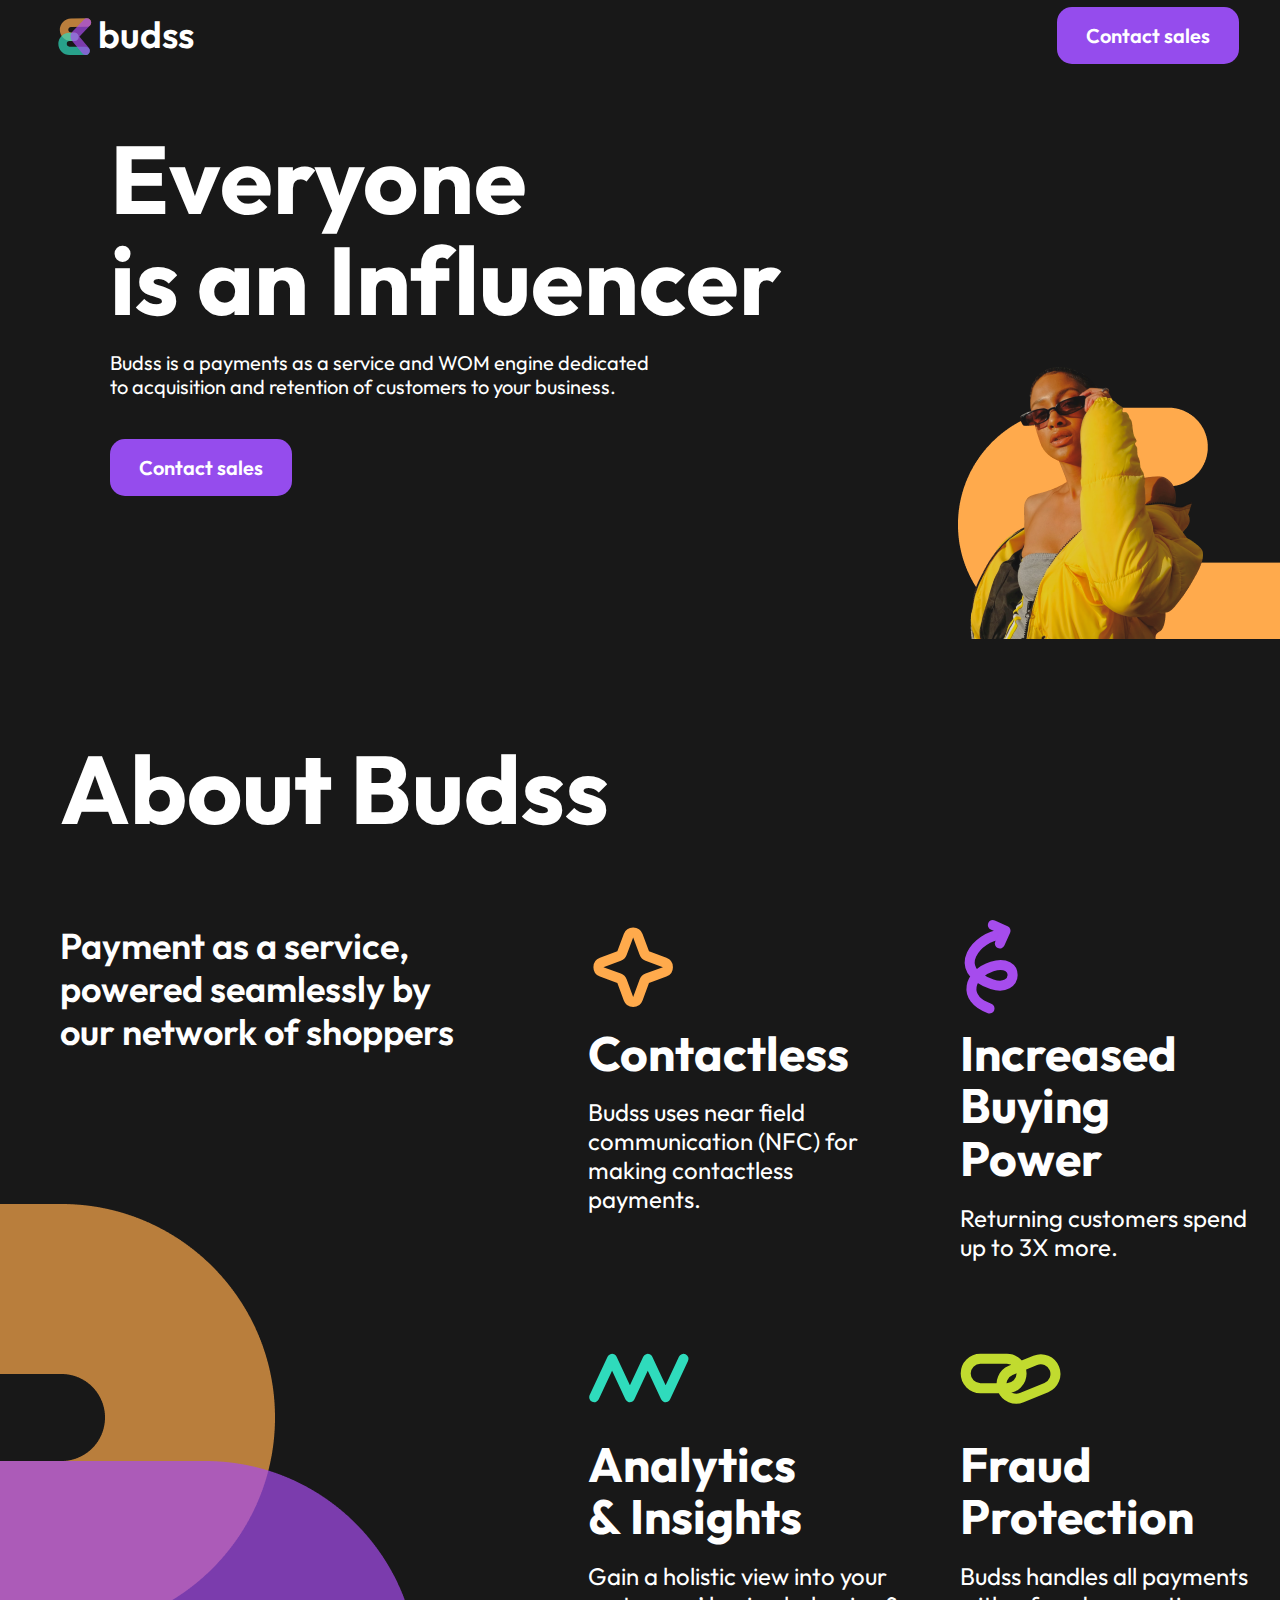
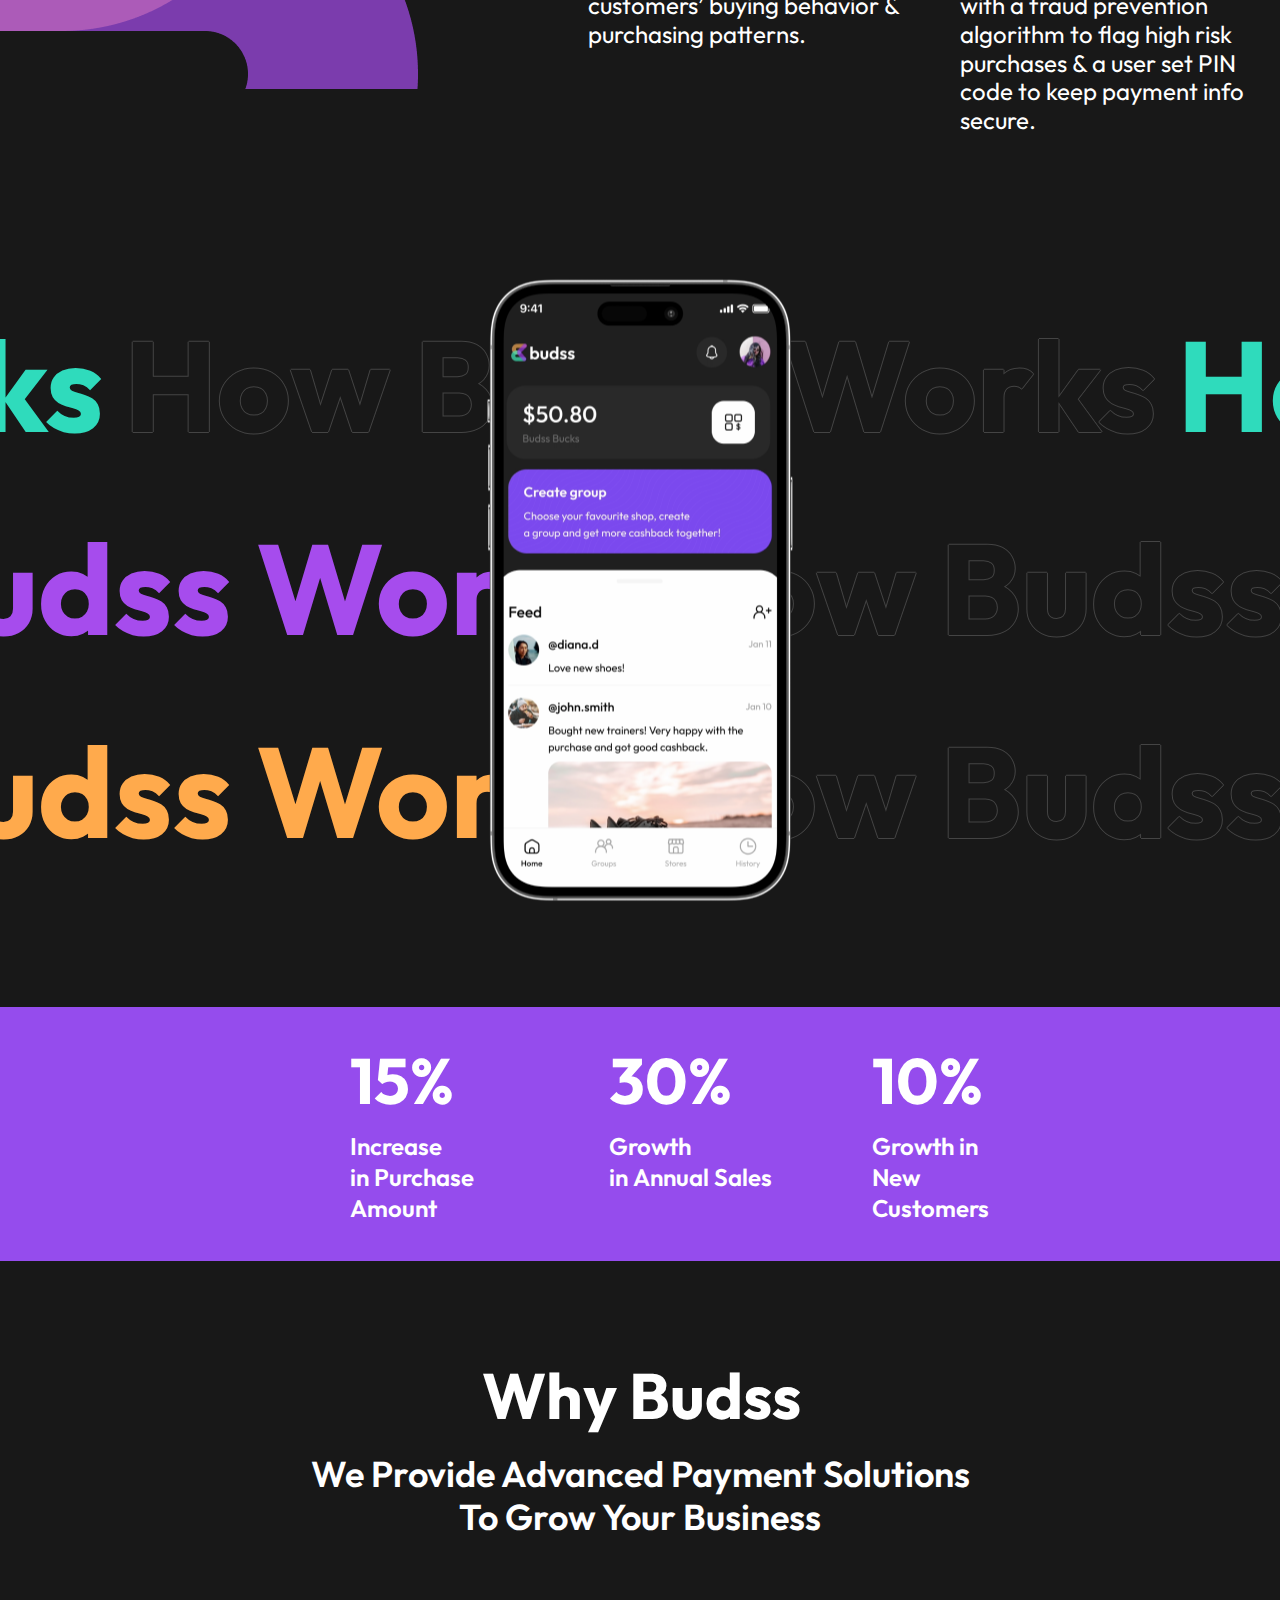
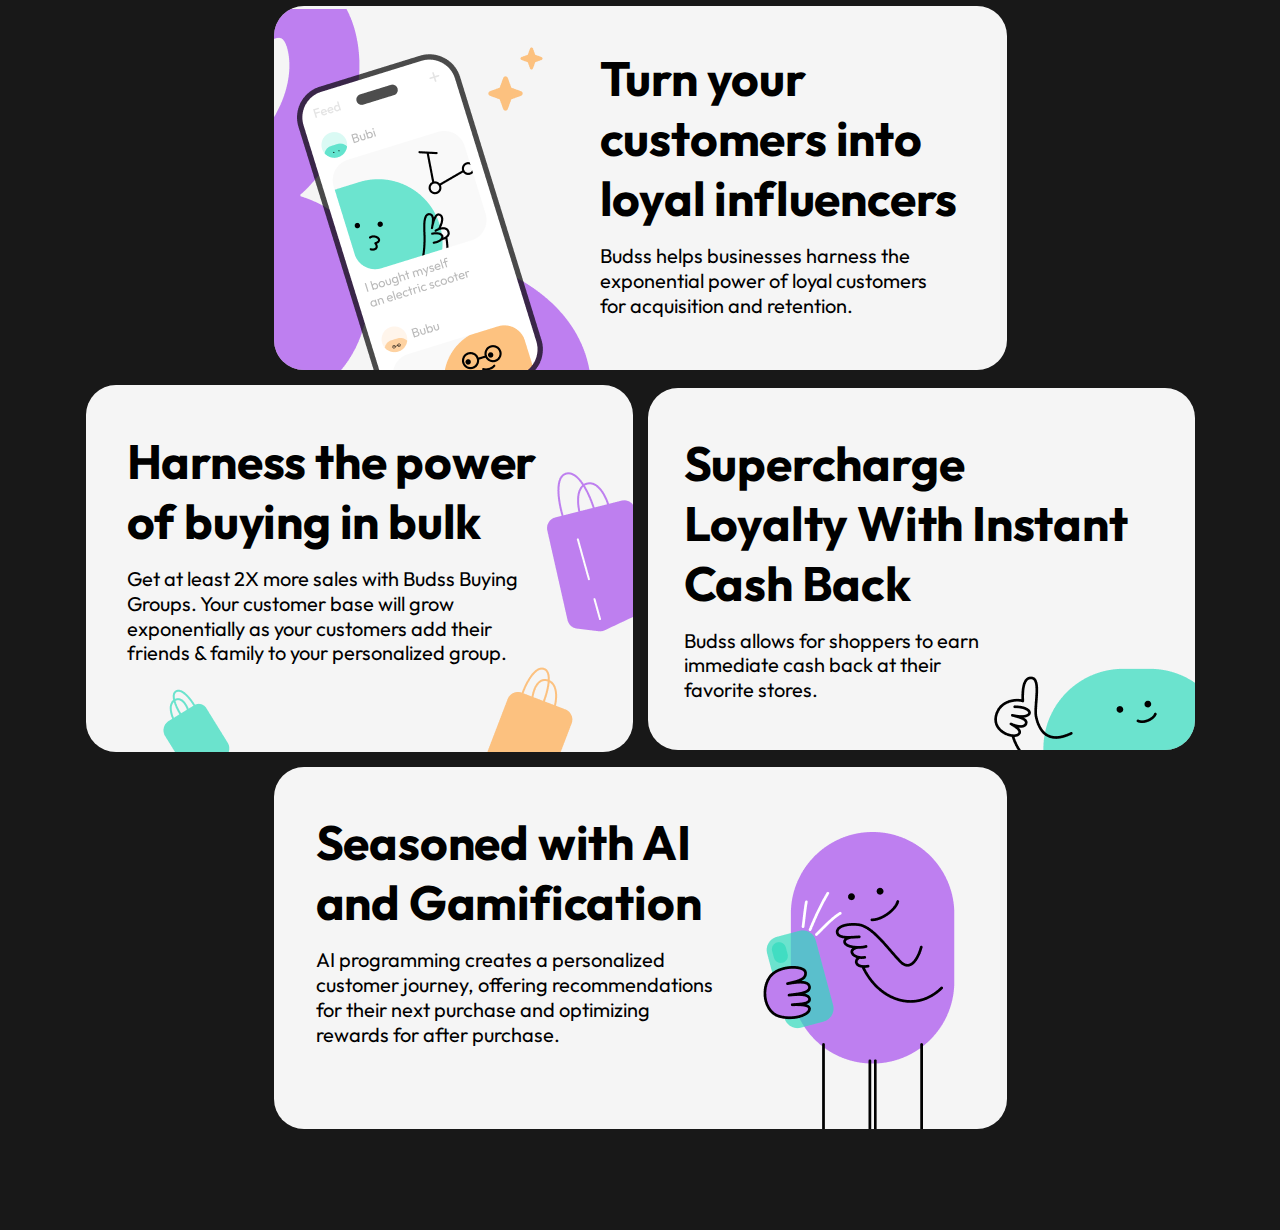
==== index.html @ 03df10e4 "feat: add section card" ====
<!DOCTYPE html>
<html lang="en">
  <head>
    <meta charset="UTF-8" />
    <meta name="viewport" content="width=device-width, initial-scale=1.0" />
    <link rel="stylesheet" href="./styles/index.css" />
    <title>Budds</title>
  </head>
  <body class="root">
    <header class="header">
      <nav class="header__navigation">
        <ul class="header__navigation-list">
          <li class="header__navigation-item header__navigation-item_active"><a href="#" class="header__navigation-item-link header__navigation-item-link_active">For Business</a></li>
          <li class="header__navigation-item"><a href="#" class="header__navigation-item-link">For Customers</a></li>
        </ul>
      </nav>
      <div class="header__menu header__menu_fixed">
        <div class="header__menu-container">
          <a href="#">
            <picture>
              <source srcset="static/header-logo-large.svg" media="(min-width: 1000px)" />
              <img class="header__menu-logo" src="static/header-logo.svg" alt="Website logo" />
            </picture>
          </a>
          <h1 class="header__menu-name">budss</h1>
        </div>
        <button class="header__menu-toggle" aria-label="Open menu"></button>
        <button class="header__button">Contact sales</button>
      </div>
    </header>
    <main class="main main_active-fixed">
      <section class="hero">
        <div class="hero__container">
          <h2 class="hero__title">
            Everyone<br />
            is an Influencer
          </h2>
          <p class="hero__subtitle">Budss is a payments as a service and WOM engine dedicated to acquisition and retention of customers to your business.</p>
          <button class="hero__button">Contact sales</button>
        </div>
        <div class="hero__image-container">
          <picture>
            <source srcset="/static/hero-vector-large.png" media="(min-width: 1340px)" />
            <img class="hero__image-vector" src="static/hero-vector.png" alt="Figure" />
          </picture>
          <picture>
            <source srcset="/static/hero-large.png" media="(min-width: 1340px)" />
            <img class="hero__image" src="static/hero.png" alt="Photo of a girl" />
          </picture>
        </div>
      </section>
      <section class="about">
        <div class="about__container-title">
          <h2 class="about__title">About Budss</h2>
        </div>
        <div class="about__container-content">
          <div class="about__container-content-description">
            <p class="about__paragraph">Payment as a service, powered seamlessly by our network of shoppers</p>
            <img class="about__figure" src="static/about-figure.png" alt="Figure" />
          </div>
          <div class="about__container-items">
            <div class="about__container-item">
              <div class="about__container-figure">
                <img class="about__item-figure" src="static/about-contactless-figure.svg" alt="Star Shape" />
              </div>
              <h3 class="about__item-title">Contactless</h3>
              <p class="about__item-subtitle">Budss uses near field communication (NFC) for making contactless payments.</p>
            </div>
            <div class="about__container-item">
              <div class="about__container-figure">
                <img class="about__item-figure" src="static/about-buyingPower-figure.svg" alt="Arrow Shape" />
              </div>
              <h3 class="about__item-title">Increased Buying Power</h3>
              <p class="about__item-subtitle">Returning customers spend up to 3X more.</p>
            </div>
            <div class="about__container-item">
              <div class="about__container-figure">
                <img class="about__item-figure" src="static/about-Analytics-figure.svg" alt="Analytics Shape" />
              </div>
              <h3 class="about__item-title">Analytics & Insights</h3>
              <p class="about__item-subtitle">Gain a holistic view into your customers’ buying behavior & purchasing patterns.</p>
            </div>
            <div class="about__container-item">
              <div class="about__container-figure">
                <img class="about__item-figure" src="static/about-Fraud-figure.svg" alt="Paper Clip Shape" />
              </div>
              <h3 class="about__item-title">Fraud Protection</h3>
              <p class="about__item-subtitle">Budss handles all payments with a fraud prevention algorithm to flag high risk purchases & a user set PIN code to keep payment info secure.</p>
            </div>
          </div>
        </div>
      </section>
      <section class="mobile-app">
        <div class="mobile-app__container">
          <span class="mobile-app__text mobile-app__text_first">How Budss Works</span>
          <span class="mobile-app__text mobile-app__text_transparent">How Budss Works</span>
          <span class="mobile-app__text mobile-app__text_first">How Budss Works</span>
          <span class="mobile-app__text mobile-app__text_transparent">How Budss Works</span>
          <span class="mobile-app__text mobile-app__text_first">How Budss Works</span>
          <span class="mobile-app__text mobile-app__text_transparent">How Budss Works</span>
          <span class="mobile-app__text mobile-app__text_first">How Budss Works</span>
        </div>
        <div class="mobile-app__container">
          <span class="mobile-app__text mobile-app__text_second">How Budss Works</span>
          <span class="mobile-app__text mobile-app__text_transparent">How Budss Works</span>
          <span class="mobile-app__text mobile-app__text_second">How Budss Works</span>
          <span class="mobile-app__text mobile-app__text_transparent">How Budss Works</span>
          <span class="mobile-app__text mobile-app__text_second">How Budss Works</span>
          <span class="mobile-app__text mobile-app__text_transparent">How Budss Works</span>
        </div>
        <div class="mobile-app__container">
          <span class="mobile-app__text mobile-app__text_third">How Budss Works</span>
          <span class="mobile-app__text mobile-app__text_transparent">How Budss Works</span>
          <span class="mobile-app__text mobile-app__text_third">How Budss Works</span>
          <span class="mobile-app__text mobile-app__text_transparent">How Budss Works</span>
          <span class="mobile-app__text mobile-app__text_third">How Budss Works</span>
          <span class="mobile-app__text mobile-app__text_transparent">How Budss Works</span>
        </div>
        <picture>
          <source srcset="/static/mobile-img-large.png" media="(min-width: 1000px)">
          <img class="mobile-app__image" src="/static/mobile-img.png" alt="Screenshot of the Budss mobile app">
        </picture>
      </section>
      <section class="statistics">
        <div class="statistics__container">
          <span class="statistics__percent">15%</span>
          <p class="statistics__info">Increase in Purchase Amount</p>
        </div>
        <div class="statistics__container">
          <span class="statistics__percent">30%</span>
          <p class="statistics__info">Growth in Annual Sales</p>
        </div>
        <div class="statistics__container">
          <span class="statistics__percent">10%</span>
          <p class="statistics__info">Growth in New Customers</p>
        </div>
      </section>
      <section class="card-zone">
        <div class="card-zone__container">
          <h2 class="card-zone__title">Why Budss</h2>
          <div class="card-zone__container-subtitle">
            <p class="card-zone__subtitle">We Provide Advanced Payment Solutions To Grow Your Business</p>
          </div>
        </div>
        <div class="card-zone__container-cards">
          <div class="card-zone__container-card">
            <div class="card-zone__container-description">
              <h3 class="card-zone__card-title">Turn your customers into loyal influencers</h3>
              <p class="card-zone__card-subtitle">Budss helps businesses harness the exponential power of loyal customers for acquisition and retention.</p>
            </div>
            <div class="card-zone__container-image">
              <picture>
                <source srcset="static/first-card-image-large.png" media="(min-width: 1000px)">
                <img class="card-zone__image-first" src="static/first-card-image.png" alt="Mobile application with figures">
              </picture>
            </div>
          </div>
          <div class="card-zone__container-card">
            <div class="card-zone__container-description">
              <h3 class="card-zone__card-title">Harness the power of buying in bulk</h3>
              <p class="card-zone__card-subtitle">Get at least 2X more sales with Budss Buying Groups. Your customer base will grow exponentially as your customers add their friends & family to your personalized group.</p>
            </div>
            <div class="card-zone__container-image">
              <picture>
                <source srcset="static/second-card-image-left-large.png" media="(min-width: 1000px)">
                <img class="card-zone__image-second card-zone__image-second_first" src="static/second-card-image-left.svg" alt="Shopping Package">
              </picture>
              <picture>
                <source srcset="static/second-card-image-middle-large.png" media="(min-width: 1000px)">
                <img class="card-zone__image-second card-zone__image-second_second" src="static/second-card-image-middle.svg" alt="Shopping Package">
              </picture>
              <picture>
                <source srcset="static/second-card-image-right-large.png" media="(min-width: 1000px)">
                <img class="card-zone__image-second card-zone__image-second_third" src="static/second-card-image-right.svg" alt="Shopping Package">
              </picture>
            </div>
          </div>
          <div class="card-zone__container-card">
            <div class="card-zone__container-description">
              <h3 class="card-zone__card-title">Supercharge Loyalty With Instant Cash Back</h3>
              <p class="card-zone__card-subtitle">Budss allows for shoppers to earn immediate cash back at their favorite stores.</p>
            </div>
            <div class="card-zone__container-image">
              <picture>
                <source srcset="static/third-card-image-large.png" media="(min-width: 1000px)">
                <img class="card-zone__image-third" src="static/third-card-image.svg" alt="A face with a raised finger up">
              </picture>
            </div>
          </div>
          <div class="card-zone__container-card">
            <div class="card-zone__container-description">
              <h3 class="card-zone__card-title">Seasoned with AI and Gamification</h3>
              <p class="card-zone__card-subtitle">AI programming creates a personalized customer journey, offering recommendations for their next purchase and optimizing rewards for after purchase.</p>
            </div>
            <div class="card-zone__container-image">
              <picture>
                <source srcset="static/fourth-card-img-large.png" media="(min-width: 1000px)">
                <img class="card-zone__image-fourth" src="static/fourth-card-img.svg" alt="A painted creature with a phone">
              </picture>
            </div>
          </div>
        </div>
      </section>
    </main>
  </body>
</html>
---- styles/index.css ----
@import url(../assets/normalize.css);
@import url(../assets/fonts.css);
@import url(./root/root.css);
@import url(./header/header.css);
@import url(./header/__button/header__button.css);
@import url(./header/__menu-container/header__menu-container.css);
@import url(./header/__menu-icon-bar/header__menu-icon-bar.css);
@import url(./header/__menu-logo/header__menu-logo.css);
@import url(./header/__menu-name/header__menu-name.css);
@import url(./header/__menu-toggle/header__menu-toggle.css);
@import url(./header/__menu/header__menu.css);
@import url(./header/__menu/_fixed/header__menu_fixed.css);
@import url(./header/__navigation-item-link/header__navigation-item-link.css);
@import url(./header/__navigation-item/header__navigation-item.css);
@import url(./header/__navigation-list/header__navigation-list.css);
@import url(./header/__navigation/header__navigation.css);
@import url(./hero/hero.css);
@import url(./hero/__button/hero__button.css);
@import url(./hero/__container/hero__container.css);
@import url(./hero/__image-container/hero__image-container.css);
@import url(./hero/__image-vector/hero__image-vector.css);
@import url(./hero/__image/hero__image.css);
@import url(./hero/__subtitle/hero__subtitle.css);
@import url(./hero/__title/hero__title.css);
@import url(./about/about.css);
@import url(./about/__container-content-description/about__container-content-description.css);
@import url(./about/__container-content/about__container-content.css);
@import url(./about/__container-figure/about__container-figure.css);
@import url(./about/__container-item/about__container-item.css);
@import url(./about/__container-items/about__container-items.css);
@import url(./about/__container-title/about__container-title.css);
@import url(./about/__figure/about__figure.css);
@import url(./about/__item-figure/about__item-figure.css);
@import url(./about/__item-subtitle/about__item-subtitle.css);
@import url(./about/__item-title/about__item-title.css);
@import url(./about/__paragraph/about__paragraph.css);
@import url(./about/__title/about__title.css);
@import url(./mobile-app/mobile-app.css);
@import url(./mobile-app/__container/mobile-app__container.css);
@import url(./mobile-app/__image/mobile-app__image.css);
@import url(./mobile-app/__text/mobile-app__text.css);
@import url(./mobile-app/__text_first/mobile-app__text_first.css);
@import url(./mobile-app/__text_second/mobile-app__text_second.css);
@import url(./mobile-app/__text_third/mobile-app__text_third.css);
@import url(./mobile-app/__text_transparent/mobile-app__text_transparent.css);
@import url(./statistics/statistics.css);
@import url(./statistics/__container/statistics__container.css);
@import url(./statistics/__info/statistics__info.css);
@import url(./statistics/__percent/statistics__percent.css);
@import url(./card-zone/card-zone.css);
@import url(./card-zone/__card-subtitle/card-zone__card-subtitle.css);
@import url(./card-zone/__card-title/card-zone__card-title.css);
@import url(./card-zone/__container-card/card-zone__container-card.css);
@import url(./card-zone/__container-cards/card-zone__container-cards.css);
@import url(./card-zone/__container-description/card-zone__container-description.css);
@import url(./card-zone/__container-image/card-zone__container-image.css);
@import url(./card-zone/__container-subtitle/card-zone__container-subtitle.css);
@import url(./card-zone/__container/card-zone__container.css);
@import url(./card-zone/__figure/card-zone__figure.css);
@import url(./card-zone/__image-first/card-zone__image-first.css);
@import url(./card-zone/__image-fourth/card-zone__image-fourth.css);
@import url(./card-zone/__image-second/card-zone__image-second.css);
@import url(./card-zone/__image-second/_first/card-zone__image-second_first.css);
@import url(./card-zone/__image-second/_second/card-zone__image-second_second.css);
@import url(./card-zone/__image-second/_third/card-zone__image-second_third.css);
@import url(./card-zone/__subtitle/card-zone__subtitle.css);
@import url(./card-zone/__image-third/card-zone__image-third.css);
@import url(./card-zone/__title/card-zone__title.css);
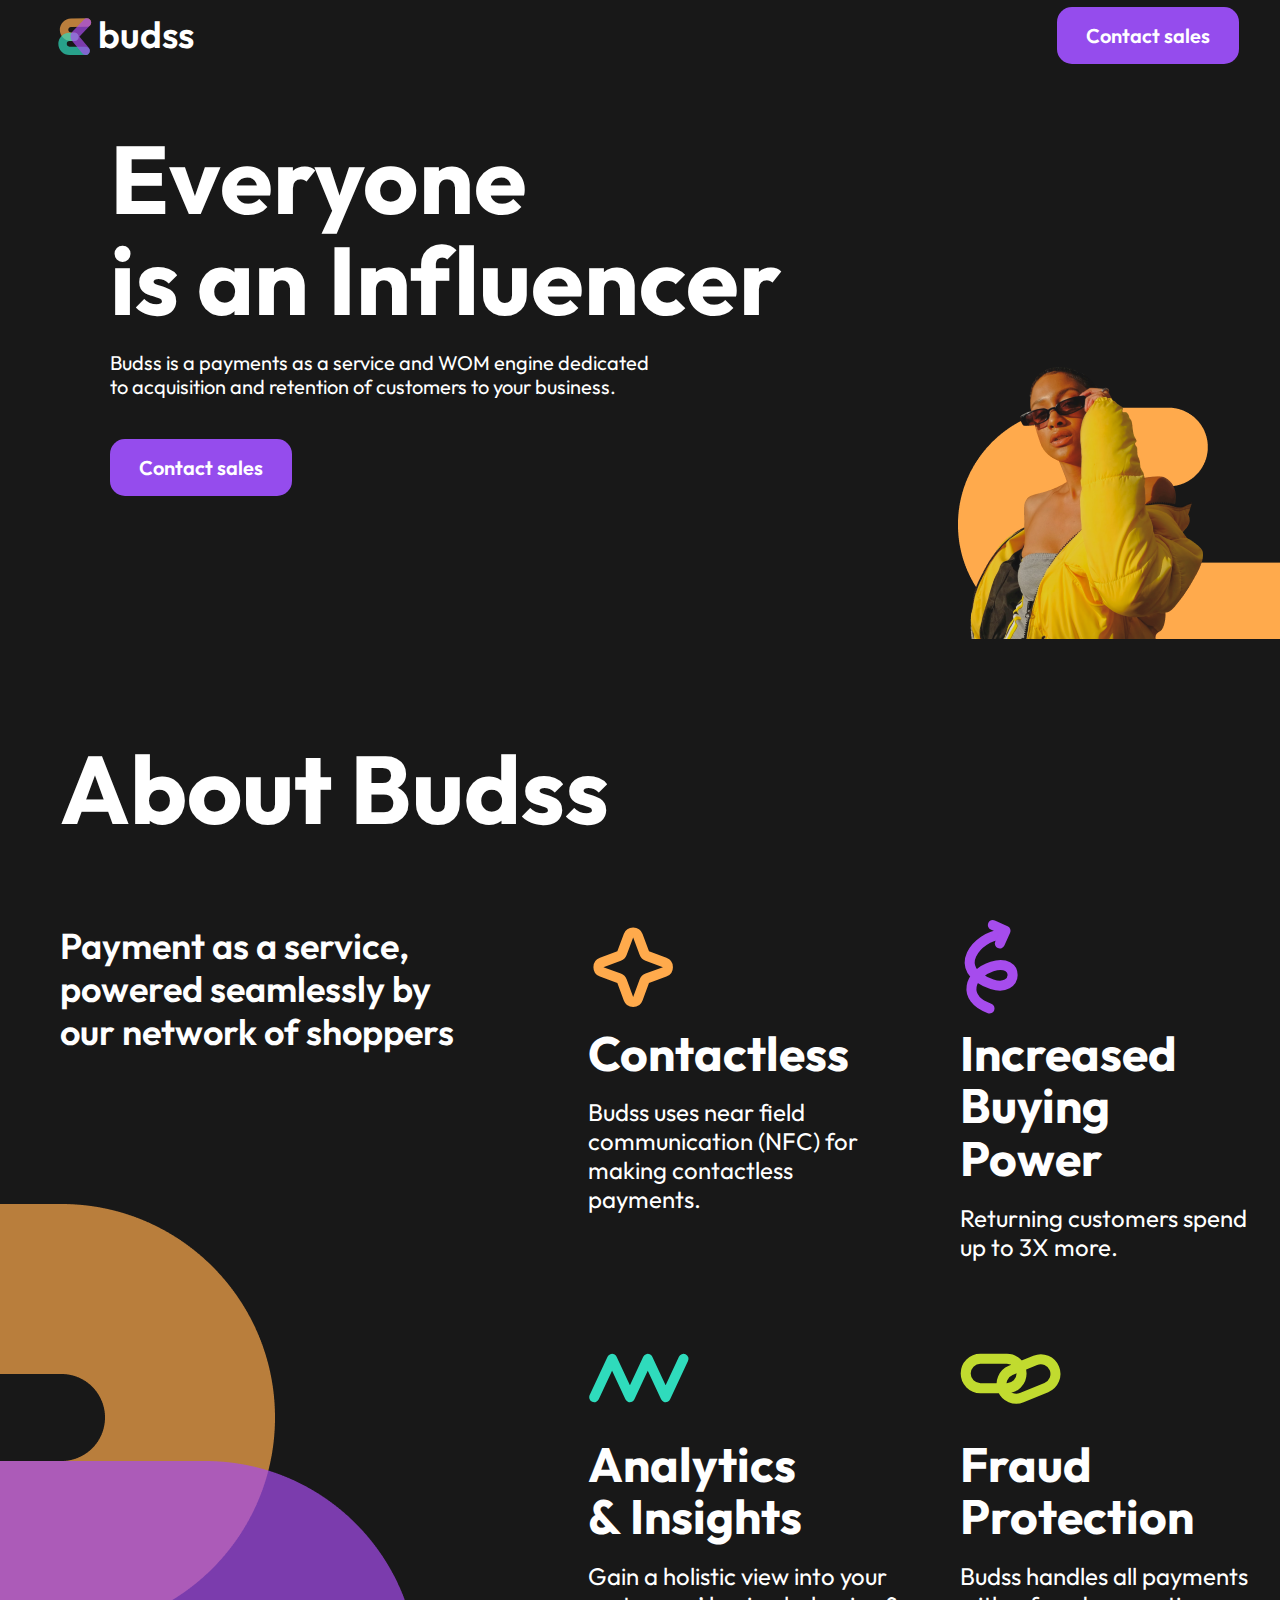
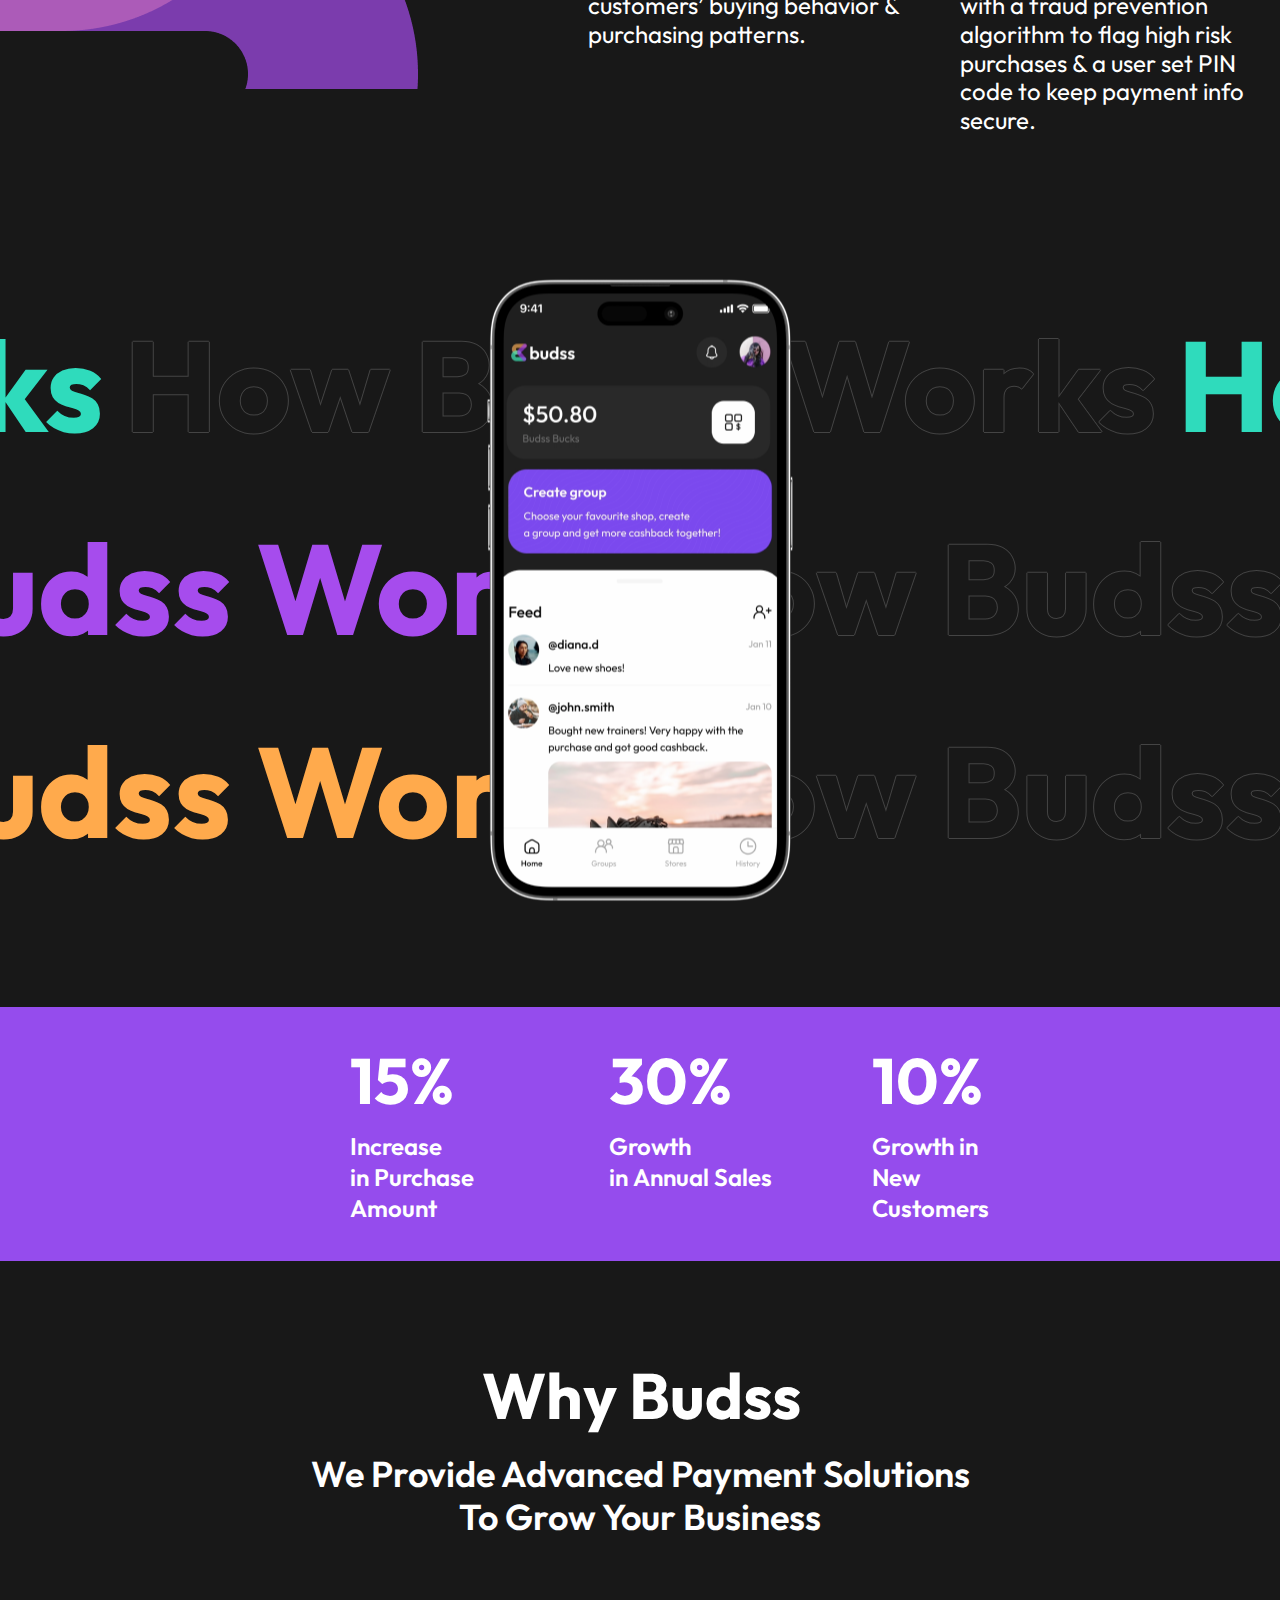
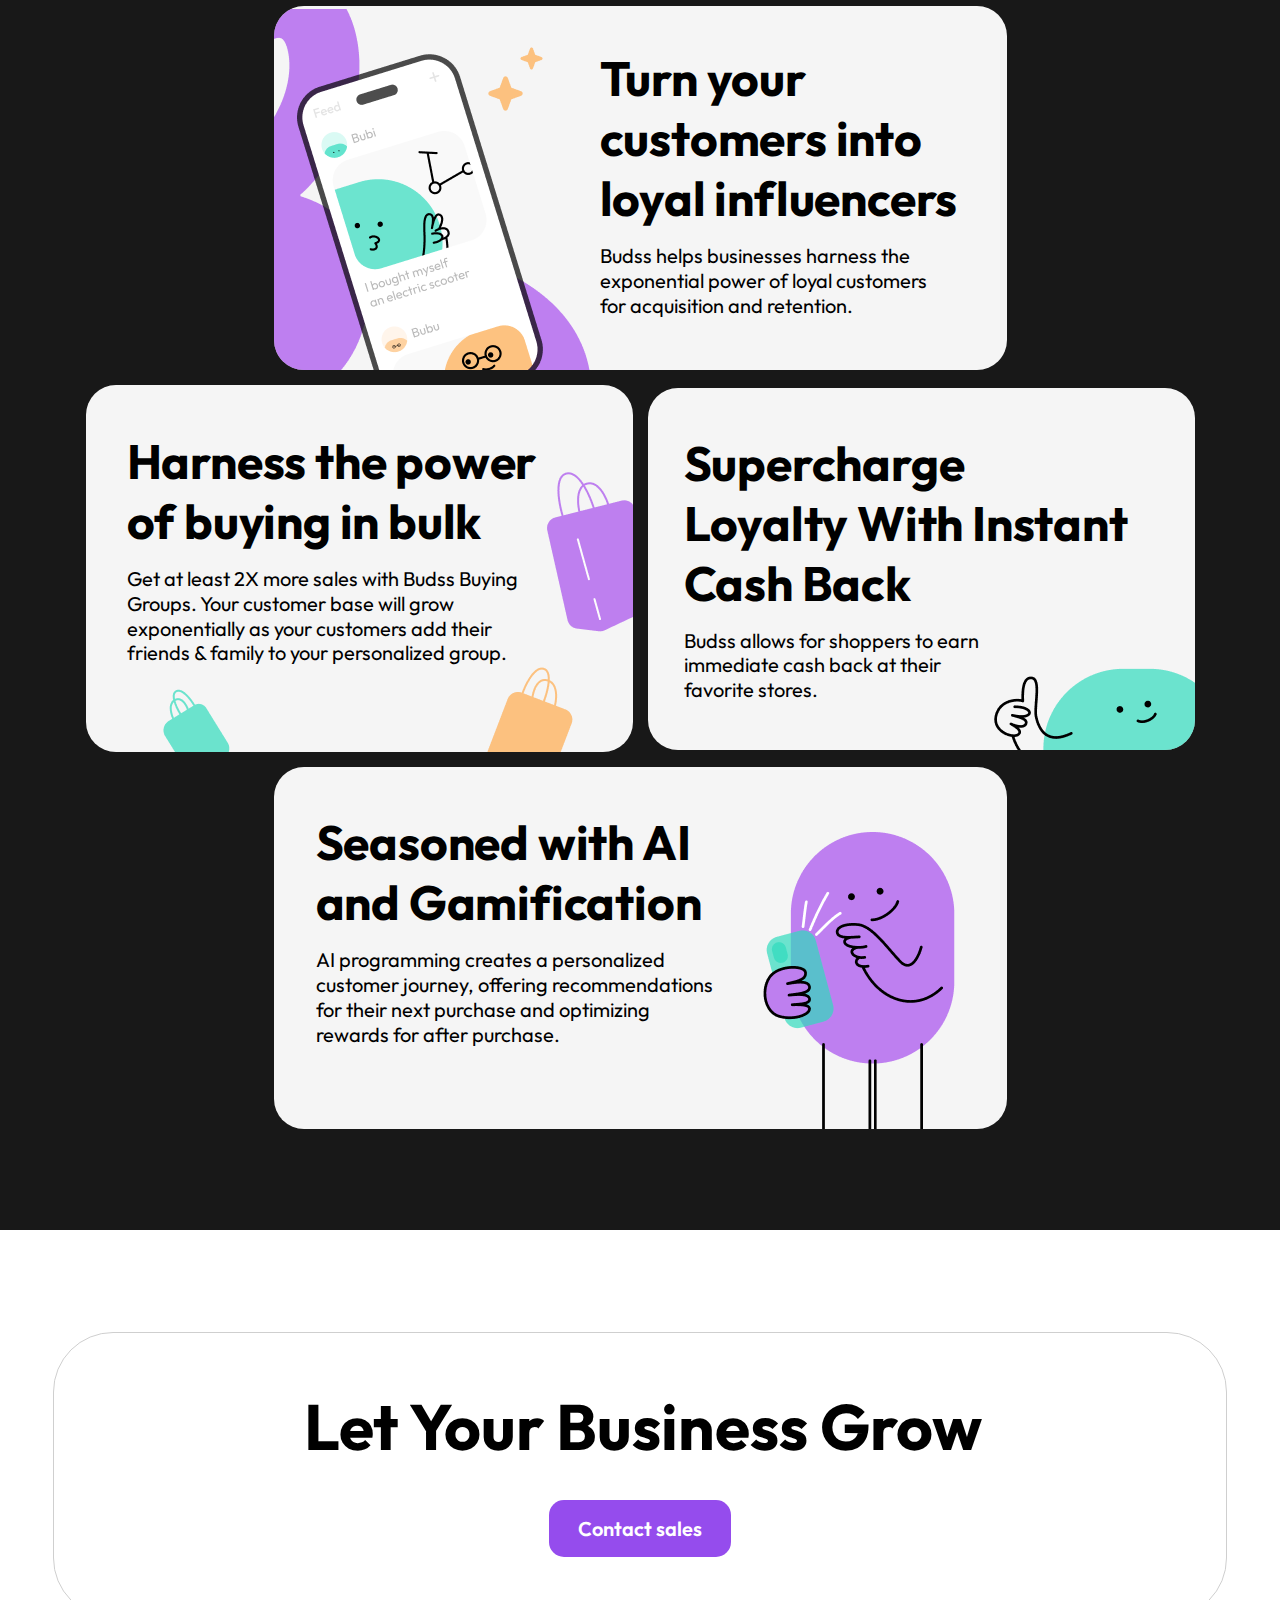
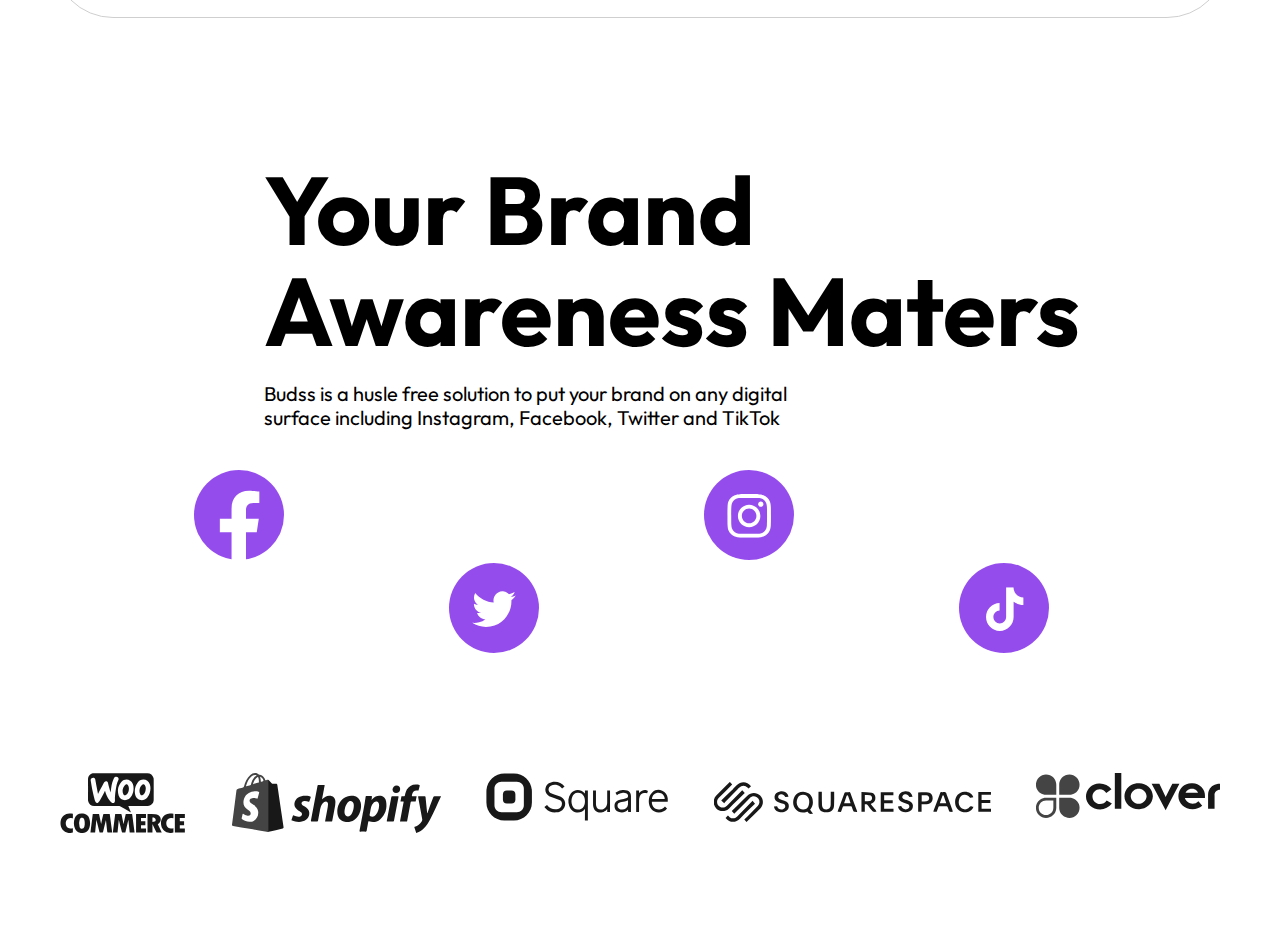
==== commit 24be6917: "feat: add business section" ====
--- a/index.html
+++ b/index.html
@@ -201,6 +201,64 @@
           </div>
         </div>
       </section>
+      <section class="business">
+        <div class="business__container-head">
+          <h2 class="business__title">Let Your Business Grow</h2>
+          <button class="business__button">Contact sales</button>
+        </div>
+        <div class="business__container-social">
+          <div class="business__container-social-title">
+            <h3 class="business__social-title">Your Brand Awareness Maters</h3>
+            <p class="business__social-subtitle">Budss is a husle free solution to put your brand on any digital surface including Instagram, Facebook, Twitter and TikTok</p>
+          </div>
+          <ul class="business__social-network">
+            <li class="business__social-network-item">
+              <a href="#" target="_blank" title="Facebook"><img class="business__social-network-image" src="static/facebook-original.svg" alt="Facebook logo"></a>
+            </li>
+            <li class="business__social-network-item">
+              <a href="#" target="_blank" title="Twitter"><img class="business__social-network-image" src="static/twitter-original.svg" alt="Twitter logo"></a>
+            </li>
+            <li class="business__social-network-item">
+              <a href="#" target="_blank" title="Instagram"><img class="business__social-network-image" src="static/instagram-negative.svg" alt="Instagram logo"></a>
+            </li>
+            <li class="business__social-network-item">
+              <a href="#" target="_blank" title="TikTok"><img class="business__social-network-image" src="static/tik-tok-negative.svg" alt="TikTok logo"></a>
+            </li>
+          </ul>
+        </div>
+        <ul class="business__partners">
+          <li class="business__partners-item">
+            <picture>
+              <source srcset="static/woo-large.svg" media="(min-width: 1280px)">
+              <img class="business__partners-image" src="static/woo.svg" alt="Woo commerce logo">
+            </picture>
+          </li>
+          <li class="business__partners-item">
+            <picture>
+              <source srcset="static/shopify-large.svg" media="(min-width: 1280px)">
+              <img class="business__partners-image" src="static/shopify.svg" alt="Shopify logo">
+            </picture>
+          </li>
+          <li class="business__partners-item">
+            <picture>
+              <source srcset="static/square-large.svg" media="(min-width: 1280px)">
+              <img class="business__partners-image" src="static/square.svg" alt="Square logo">
+            </picture>
+          </li>
+          <li class="business__partners-item">
+            <picture>
+              <source srcset="static/square-space-large.svg" media="(min-width: 1280px)">
+              <img class="business__partners-image" src="static/square-space.svg" alt="SquareSpace logo">
+            </picture>
+          </li>
+          <li class="business__partners-item">
+            <picture>
+              <source srcset="static/clover-large.svg" media="(min-width: 1280px)">
+              <img class="business__partners-image" src="static/clover.svg" alt="Clover logo">
+            </picture>
+          </li>
+        </ul>
+      </section>
     </main>
   </body>
 </html>
--- a/styles/index.css
+++ b/styles/index.css
@@ -1,6 +1,9 @@
+/* global styles */
 @import url(../assets/normalize.css);
 @import url(../assets/fonts.css);
+/* root styles */
 @import url(./root/root.css);
+/* header styles */
 @import url(./header/header.css);
 @import url(./header/__button/header__button.css);
 @import url(./header/__menu-container/header__menu-container.css);
@@ -14,6 +17,7 @@
 @import url(./header/__navigation-item/header__navigation-item.css);
 @import url(./header/__navigation-list/header__navigation-list.css);
 @import url(./header/__navigation/header__navigation.css);
+/* hero styles */
 @import url(./hero/hero.css);
 @import url(./hero/__button/hero__button.css);
 @import url(./hero/__container/hero__container.css);
@@ -22,6 +26,7 @@
 @import url(./hero/__image/hero__image.css);
 @import url(./hero/__subtitle/hero__subtitle.css);
 @import url(./hero/__title/hero__title.css);
+/* about styles*/
 @import url(./about/about.css);
 @import url(./about/__container-content-description/about__container-content-description.css);
 @import url(./about/__container-content/about__container-content.css);
@@ -35,6 +40,7 @@
 @import url(./about/__item-title/about__item-title.css);
 @import url(./about/__paragraph/about__paragraph.css);
 @import url(./about/__title/about__title.css);
+/* mobile-app styles */
 @import url(./mobile-app/mobile-app.css);
 @import url(./mobile-app/__container/mobile-app__container.css);
 @import url(./mobile-app/__image/mobile-app__image.css);
@@ -43,10 +49,12 @@
 @import url(./mobile-app/__text_second/mobile-app__text_second.css);
 @import url(./mobile-app/__text_third/mobile-app__text_third.css);
 @import url(./mobile-app/__text_transparent/mobile-app__text_transparent.css);
+/* statistics styles */
 @import url(./statistics/statistics.css);
 @import url(./statistics/__container/statistics__container.css);
 @import url(./statistics/__info/statistics__info.css);
 @import url(./statistics/__percent/statistics__percent.css);
+/* card-zone styles */
 @import url(./card-zone/card-zone.css);
 @import url(./card-zone/__card-subtitle/card-zone__card-subtitle.css);
 @import url(./card-zone/__card-title/card-zone__card-title.css);
@@ -66,3 +74,18 @@
 @import url(./card-zone/__subtitle/card-zone__subtitle.css);
 @import url(./card-zone/__image-third/card-zone__image-third.css);
 @import url(./card-zone/__title/card-zone__title.css);
+/* business styles */
+@import url(./business/business.css);
+@import url(./business/__button/business__button.css);
+@import url(./business/__container-head/business__container-head.css);
+@import url(./business/__container-social-title/business__container-social-title.css);
+@import url(./business/__container-social/business__container-social.css);
+@import url(./business/__partners-image/business__partners-image.css);
+@import url(./business/__partners-item/business__partners-item.css);
+@import url(./business/__partners/business__partners.css);
+@import url(./business/__social-network-image/business__social-network-image.css);
+@import url(./business/__social-network-item/business__social-network-item.css);
+@import url(./business/__social-network/business__social-network.css);
+@import url(./business/__social-subtitle/business__social-subtitle.css);
+@import url(./business/__social-title/business__social-title.css);
+@import url(./business/__title/business__title.css);
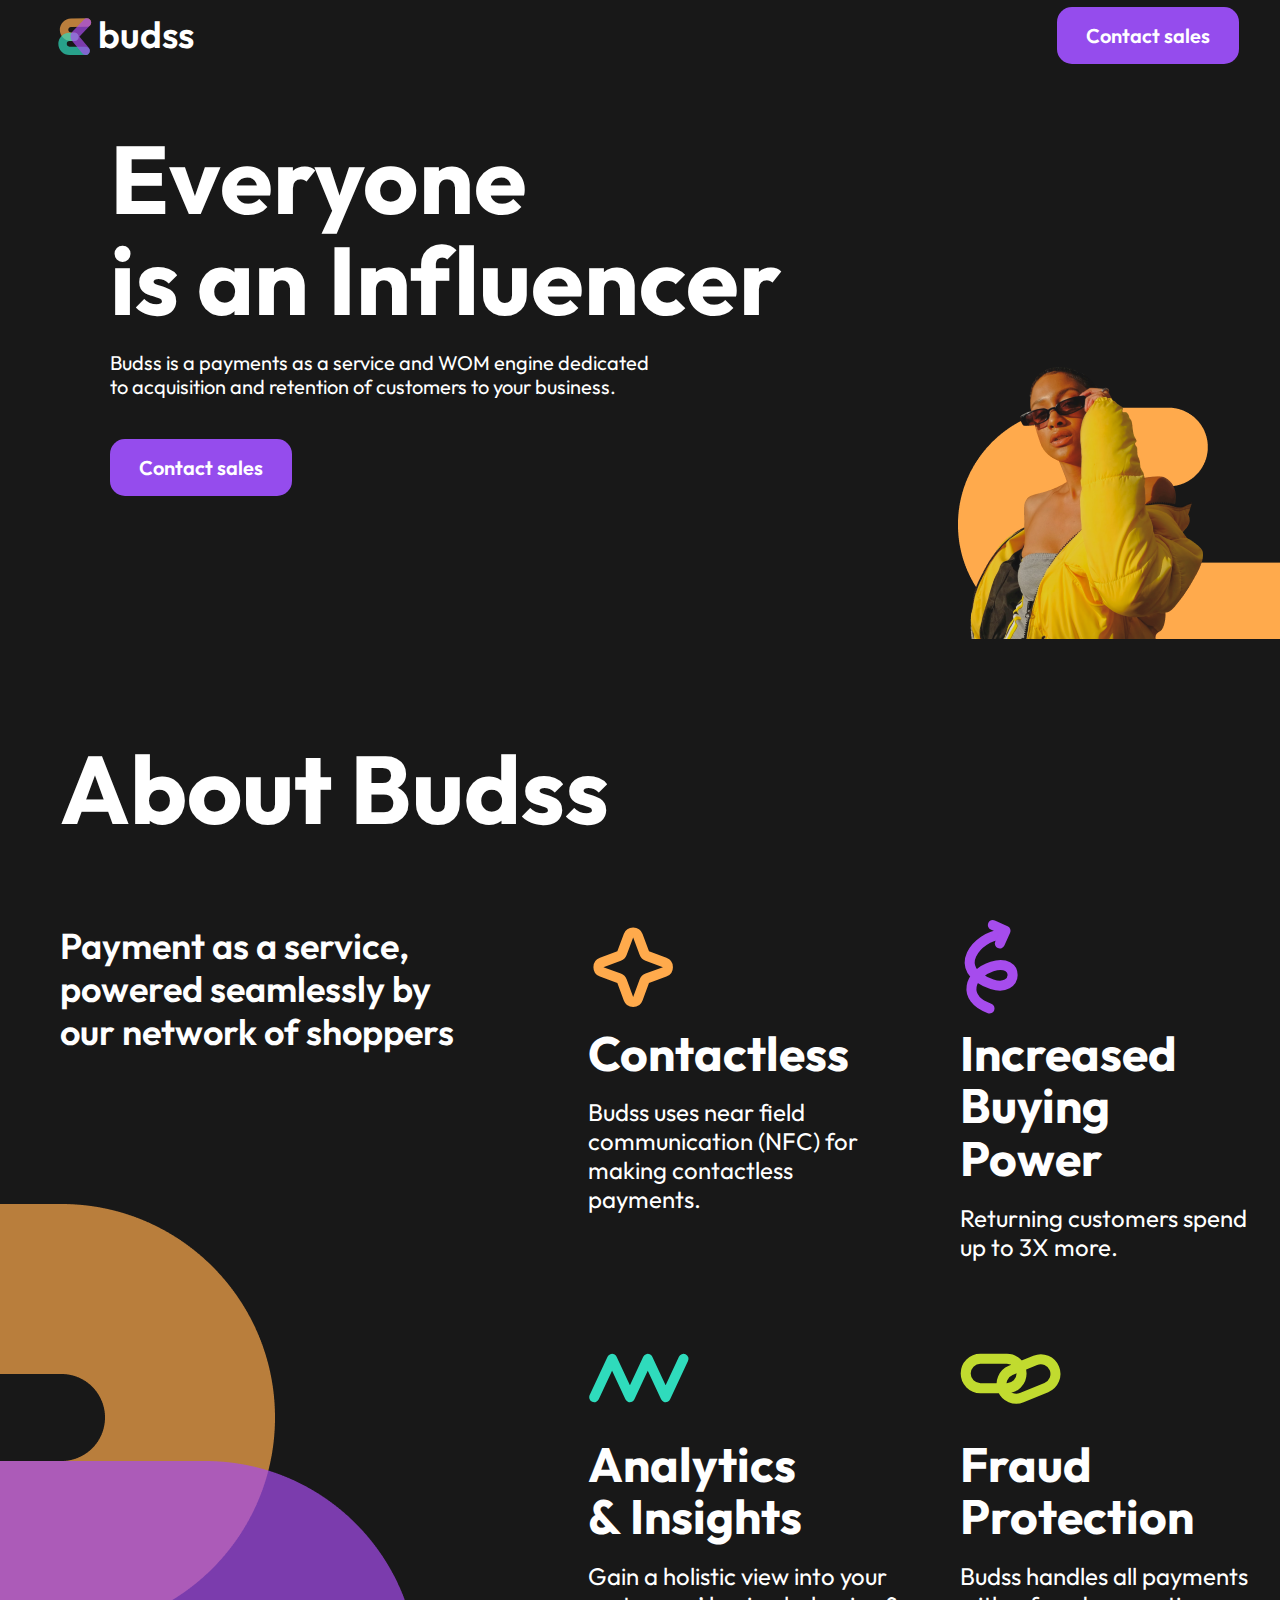
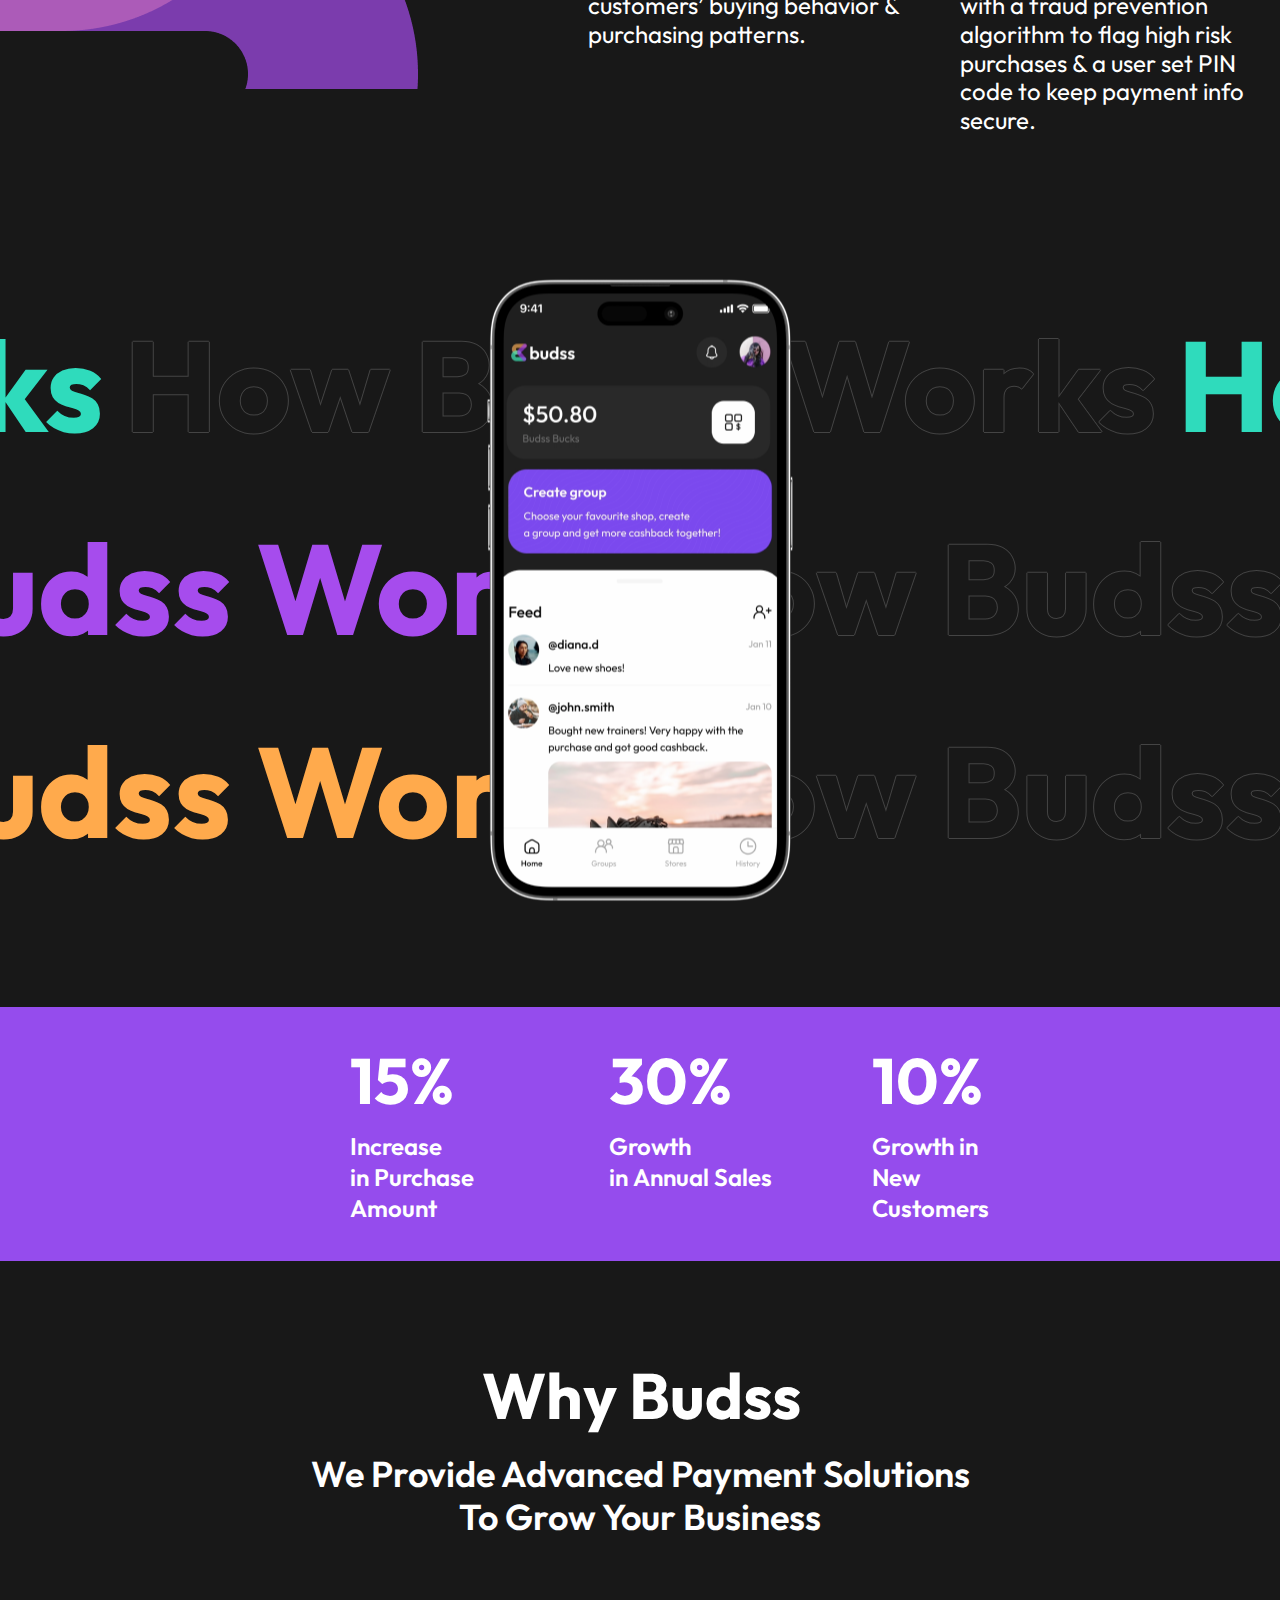
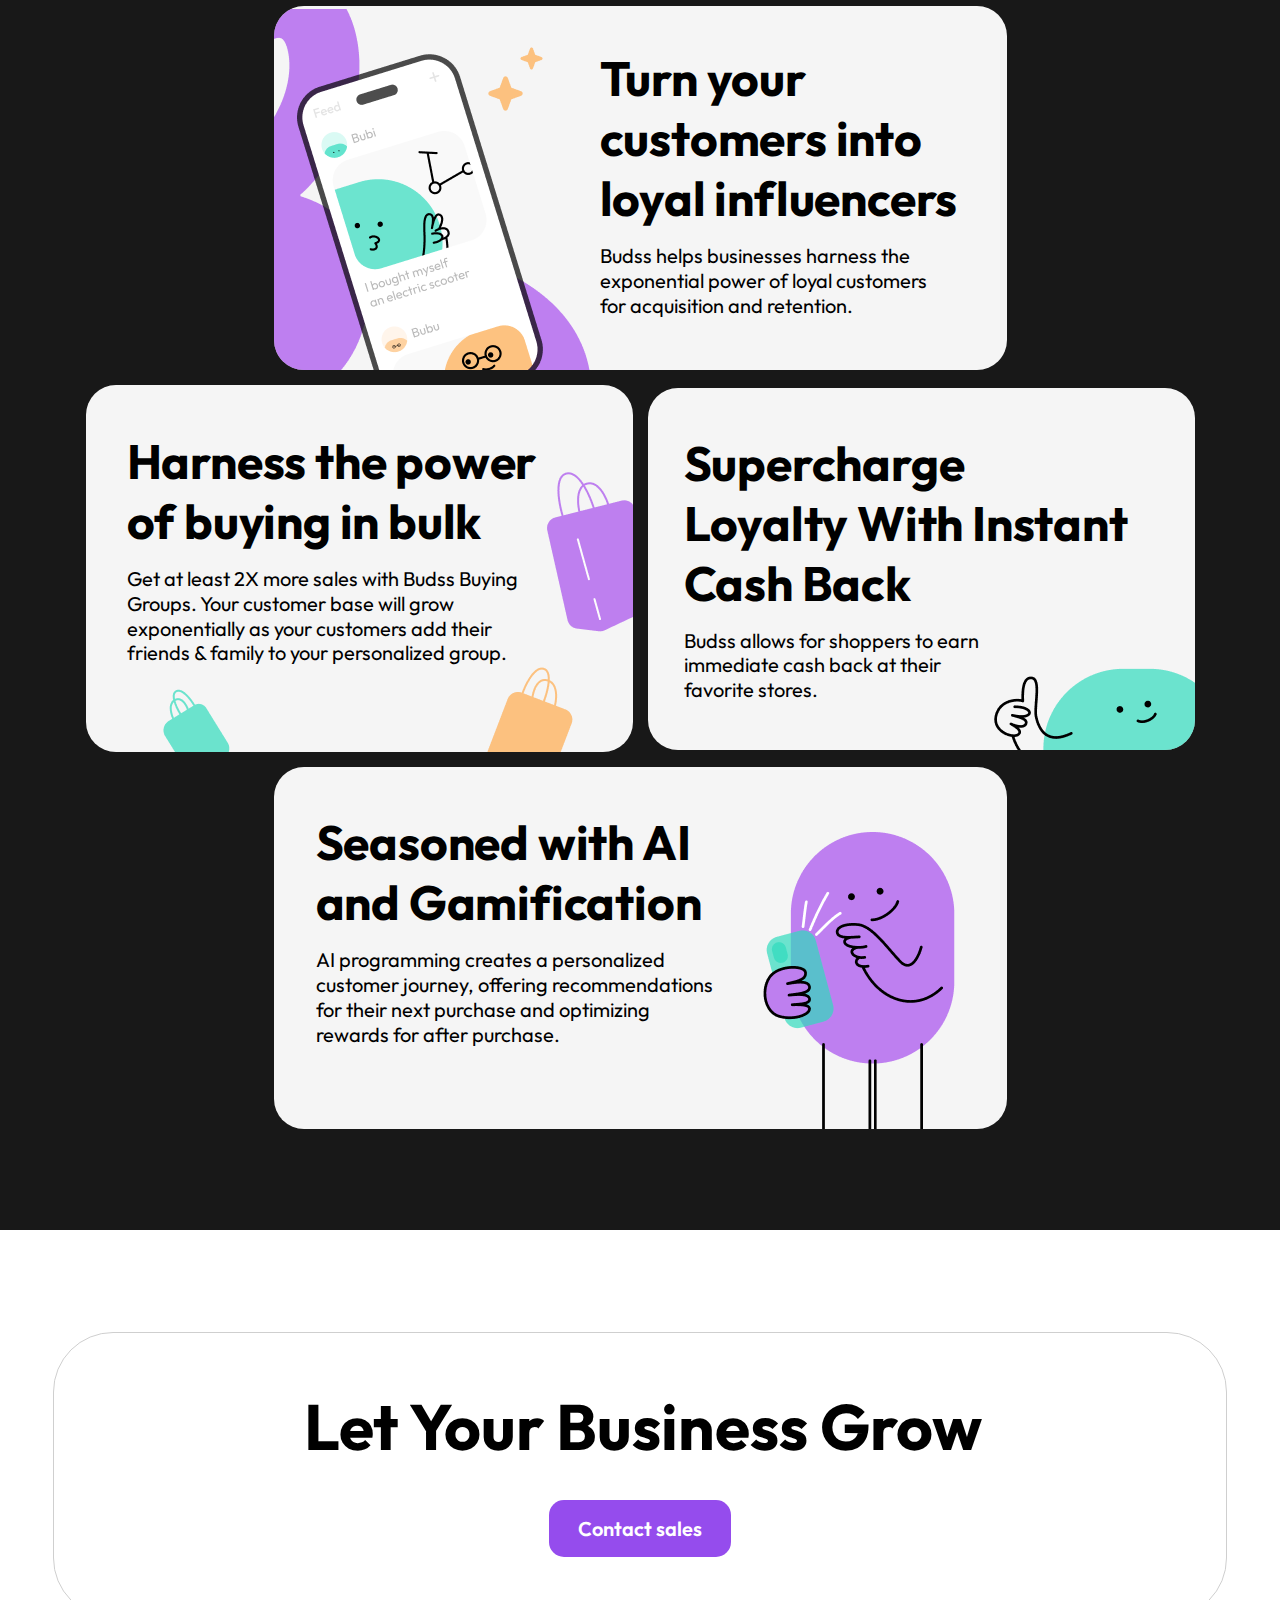
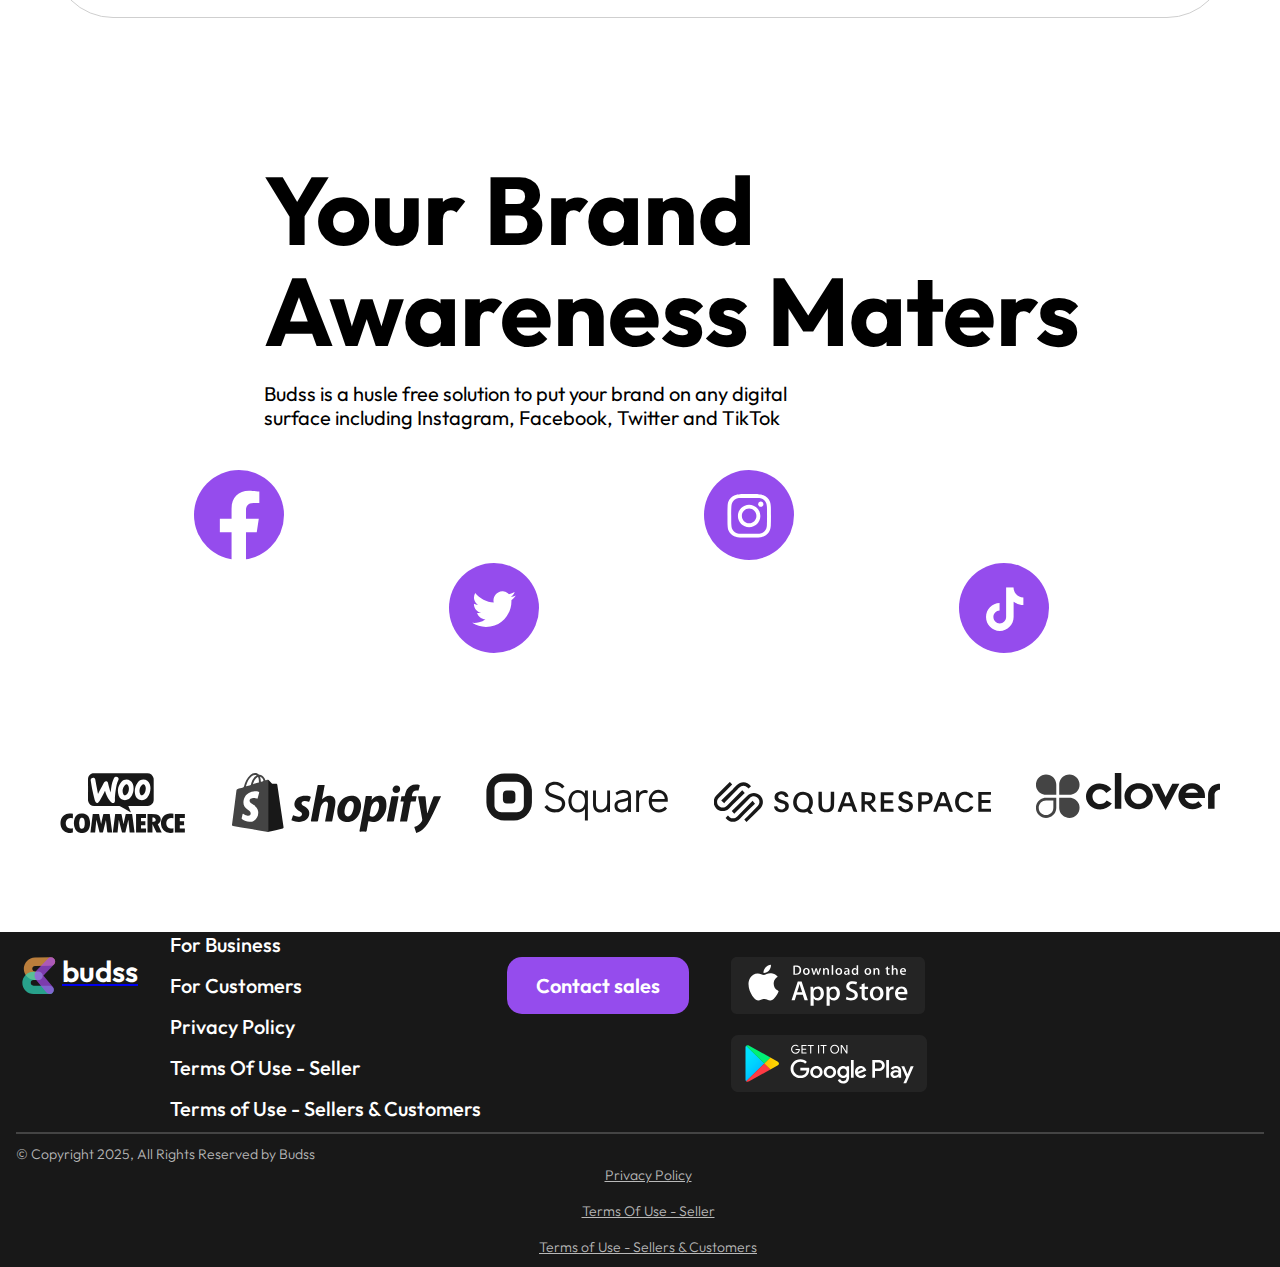
==== commit 90a20d2c: "feat: add footer" ====
--- a/index.html
+++ b/index.html
@@ -260,5 +260,48 @@
         </ul>
       </section>
     </main>
+    <footer class="footer">
+      <div class="footer__container">
+        <div class="footer__logo-container">
+          <a href="#">
+            <picture>
+              <source srcset="static/header-logo-large.svg" media="(min-width: 1000px)">
+              <img class="footer__logo" src="static/header-logo.svg" alt="Website logo">
+            </picture>
+          </a>
+          <a href="#">
+            <h4 class="footer__name">budss</h4>
+          </a>
+        </div>
+        <nav class="footer__nav">
+          <ul class="footer__list">
+            <li class="footer__item"><a class="footer__item-text">For Business</a></li>
+            <li class="footer__item"><a class="footer__item-text">For Customers</a></li>
+            <li class="footer__item"><a class="footer__item-text">Privacy Policy</a></li>
+            <li class="footer__item"><a class="footer__item-text">Terms Of Use - Seller</a></li>
+            <li class="footer__item"><a class="footer__item-text">Terms of Use - Sellers & Customers</a></li>
+          </ul>
+        </nav>
+        <div class="footer__container-button">
+          <button class="footer__button">Contact sales</button>
+        </div>
+        <ul class="footer__list-app">
+          <li>
+            <a href="#" target="_blank" title="AppStore"><img class="footer__item-app" src="static/appstore.svg" alt="Link AppStore"></a>
+          </li>
+          <li>
+            <a href="#" target="_blank" title="GooglePlay"><img class="footer__item-app" src="static/googleplay.svg" alt="Link Google Play"></a>
+          </li>
+        </ul>
+      </div>
+      <div class="footer__container-copyright">
+        <p class="footer__copyright">&copy; Copyright 2025, All Rights Reserved by Budss</p>
+        <ul class="footer__list footer__list_active">
+          <li class="footer__list-active"><a class="footer__item-text-active">Privacy Policy</a></li>
+          <li class="footer__list-active"><a class="footer__item-text-active">Terms Of Use - Seller</a></li>
+          <li class="footer__list-active"><a class="footer__item-text-active">Terms of Use - Sellers & Customers</a></li>
+        </ul>
+      </div>
+    </footer>
   </body>
 </html>
--- a/styles/index.css
+++ b/styles/index.css
@@ -89,3 +89,22 @@
 @import url(./business/__social-subtitle/business__social-subtitle.css);
 @import url(./business/__social-title/business__social-title.css);
 @import url(./business/__title/business__title.css);
+/* footer style */
+@import url(./footer/footer.css);
+@import url(./footer/__button/footer__button.css);
+@import url(./footer/__container-button/footer__container-button.css);
+@import url(./footer/__container-copyright/footer__container-copyright.css);
+@import url(./footer/__container/footer__container.css);
+@import url(./footer/__copyright/footer__copyright.css);
+@import url(./footer/__item-app/footer__item-app.css);
+@import url(./footer/__item-text-active/footer__item-text-active.css);
+@import url(./footer/__item-text/footer__item-text.css);
+@import url(./footer/__item/footer__item.css);
+@import url(./footer/__list-active/footer__list-active.css);
+@import url(./footer/__list-app/footer__list-app.css);
+@import url(./footer/__logo-container/footer__logo-container.css);
+@import url(./footer/__list/_active/footer__list_active.css);
+@import url(./footer/__list/footer__list.css);
+@import url(./footer/__logo/footer__logo.css);
+@import url(./footer/__nav/footer__nav.css);
+@import url(./footer/__name/footer__name.css);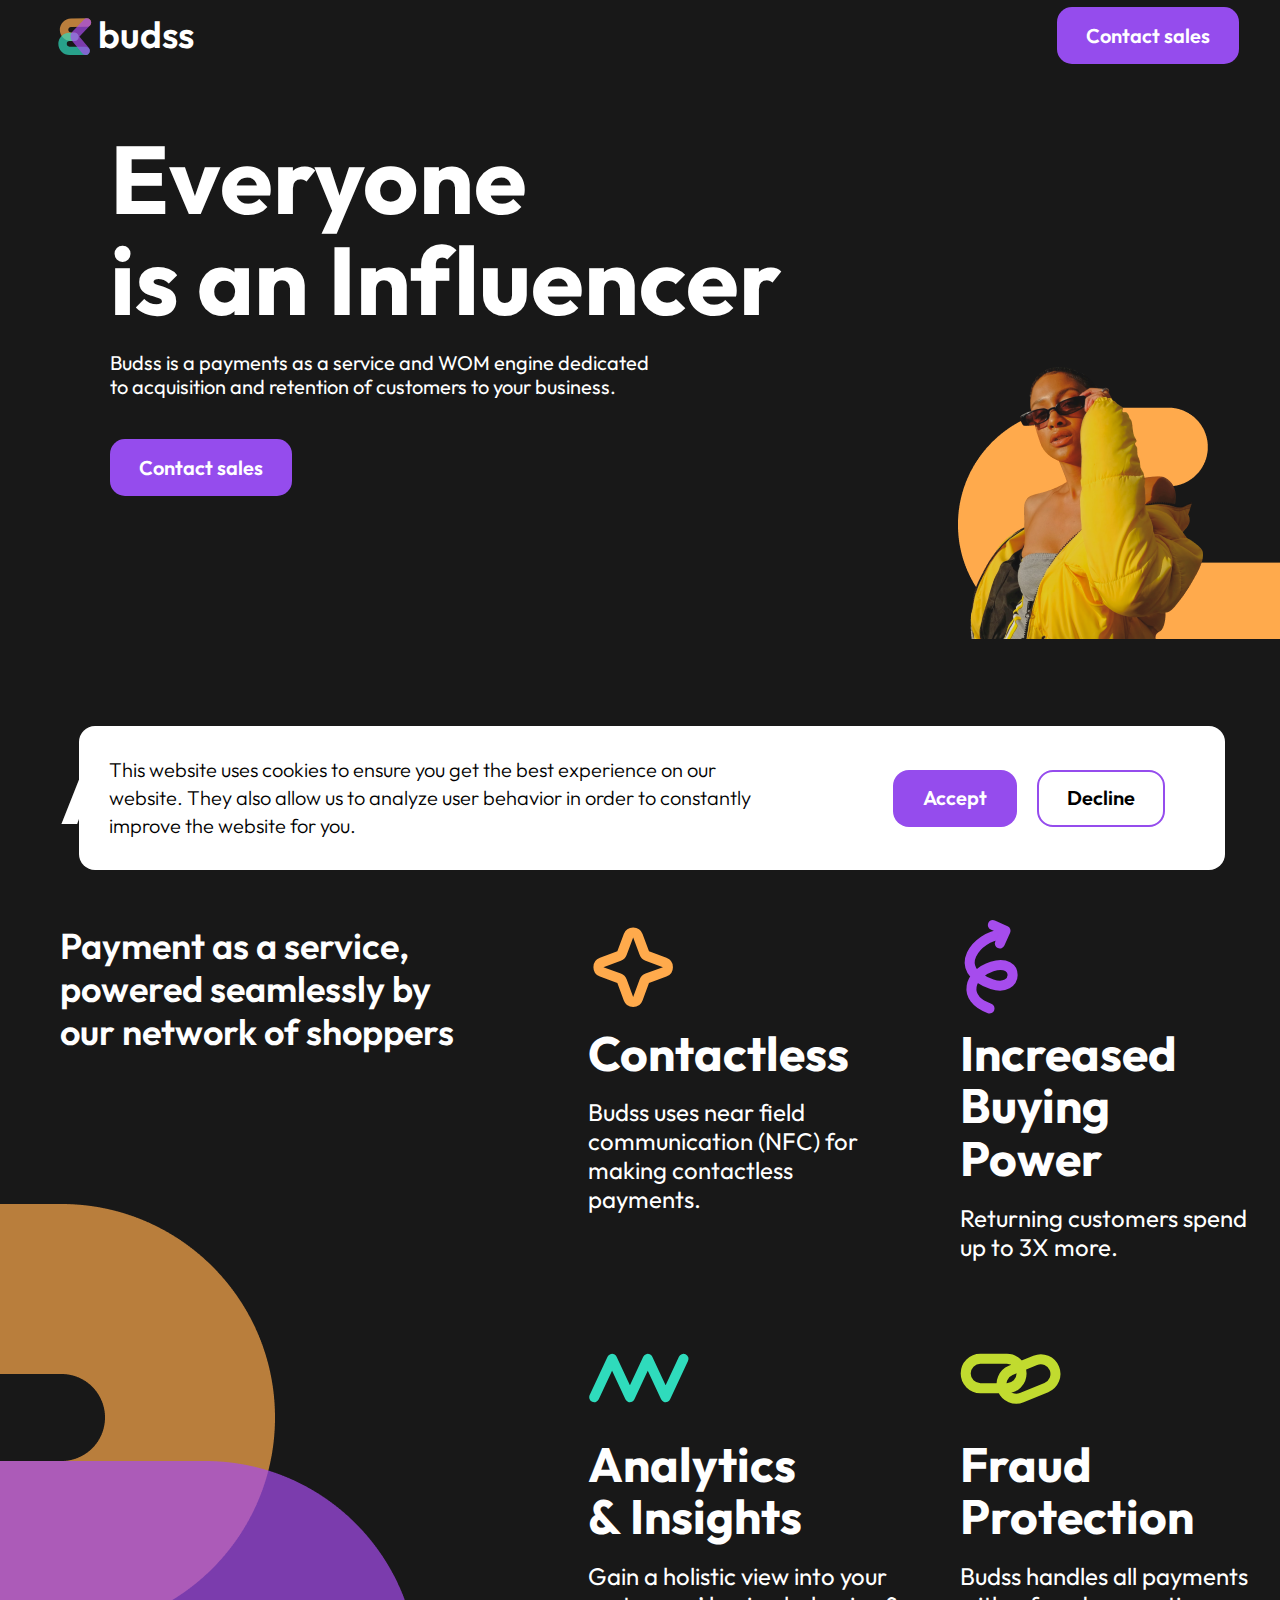
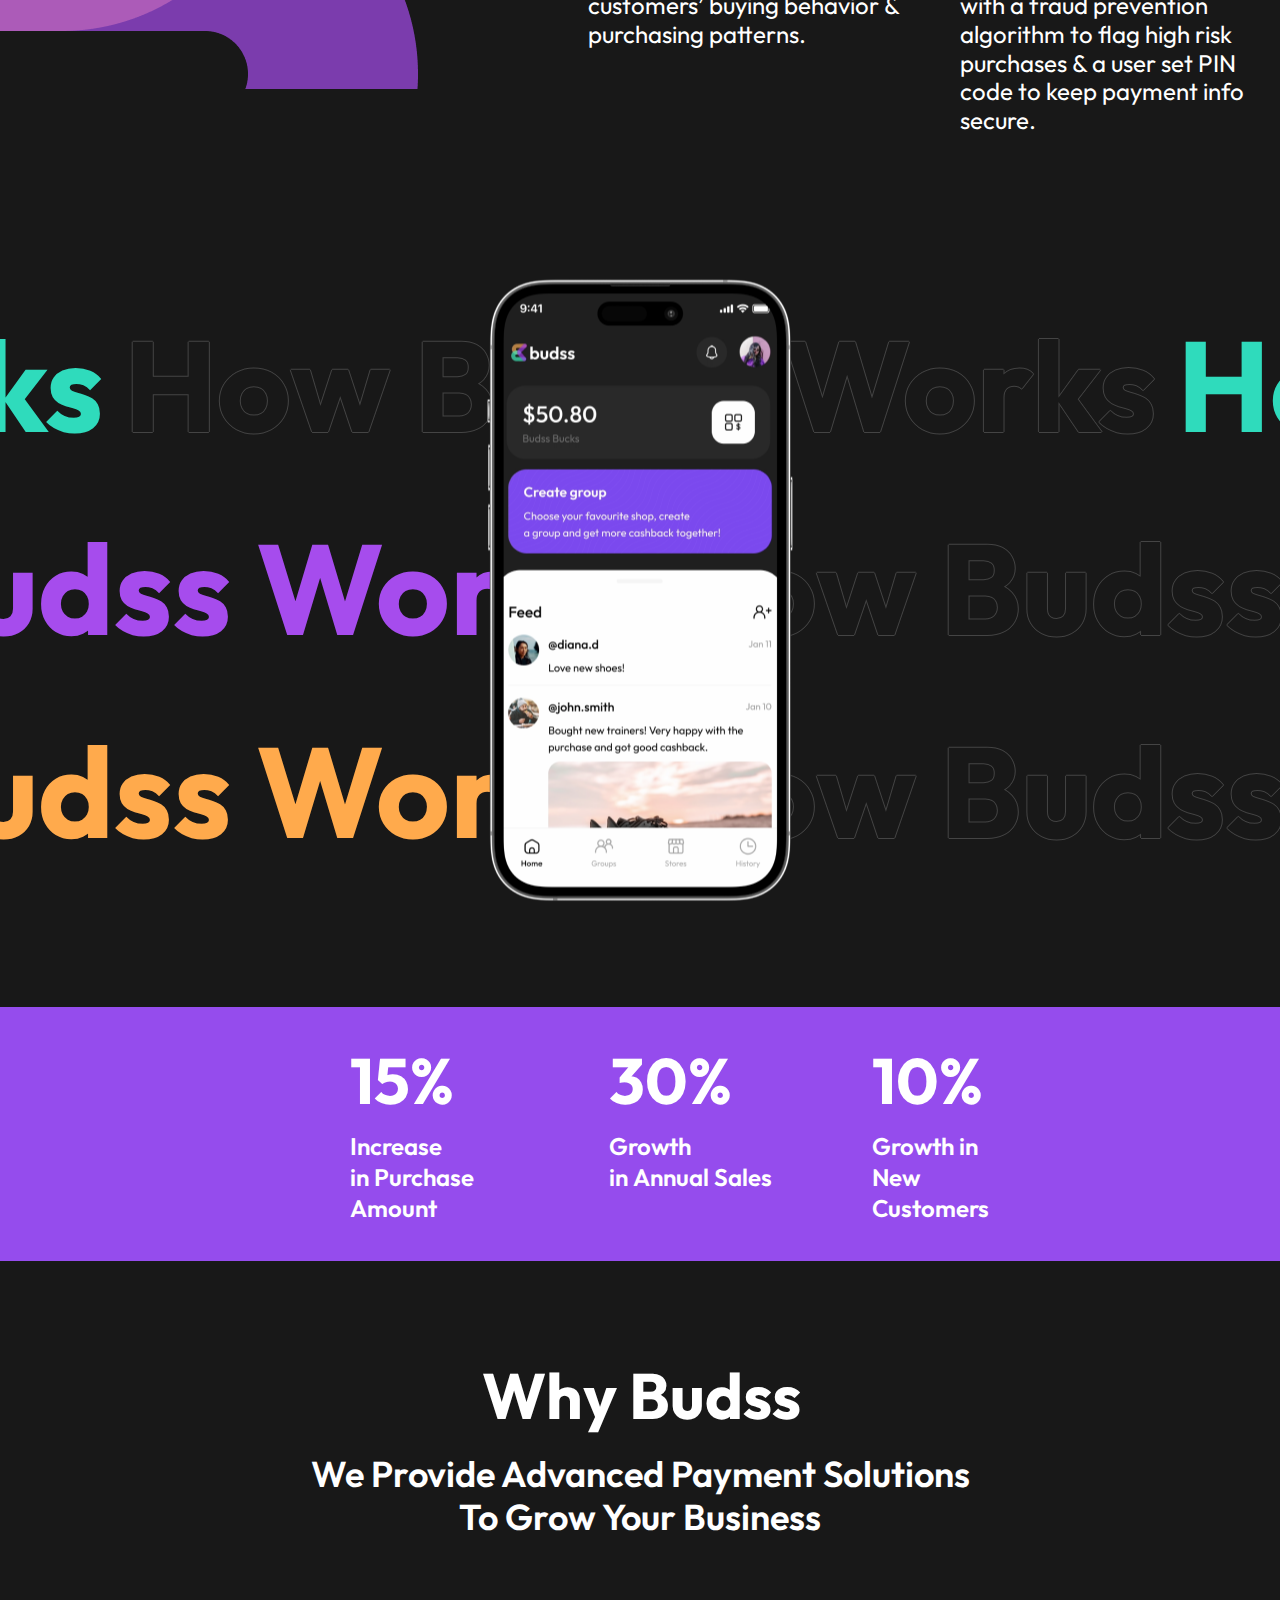
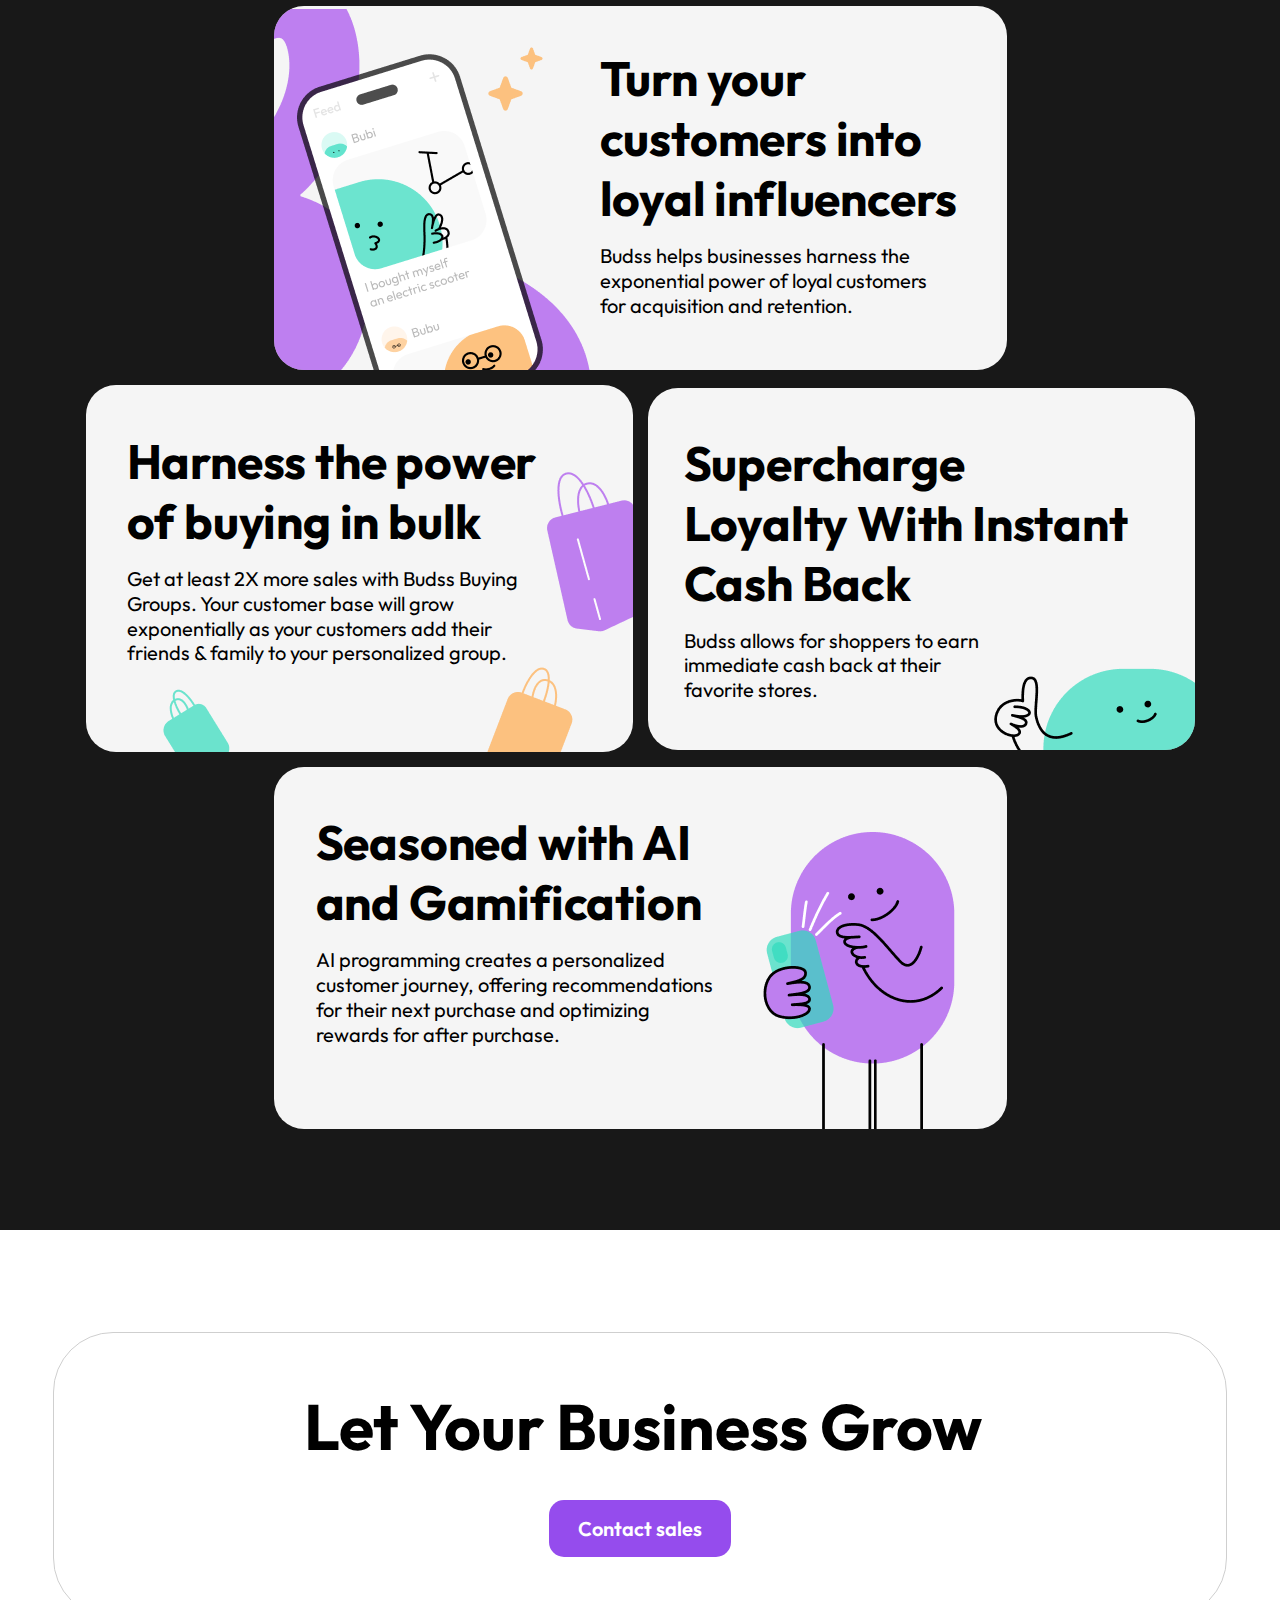
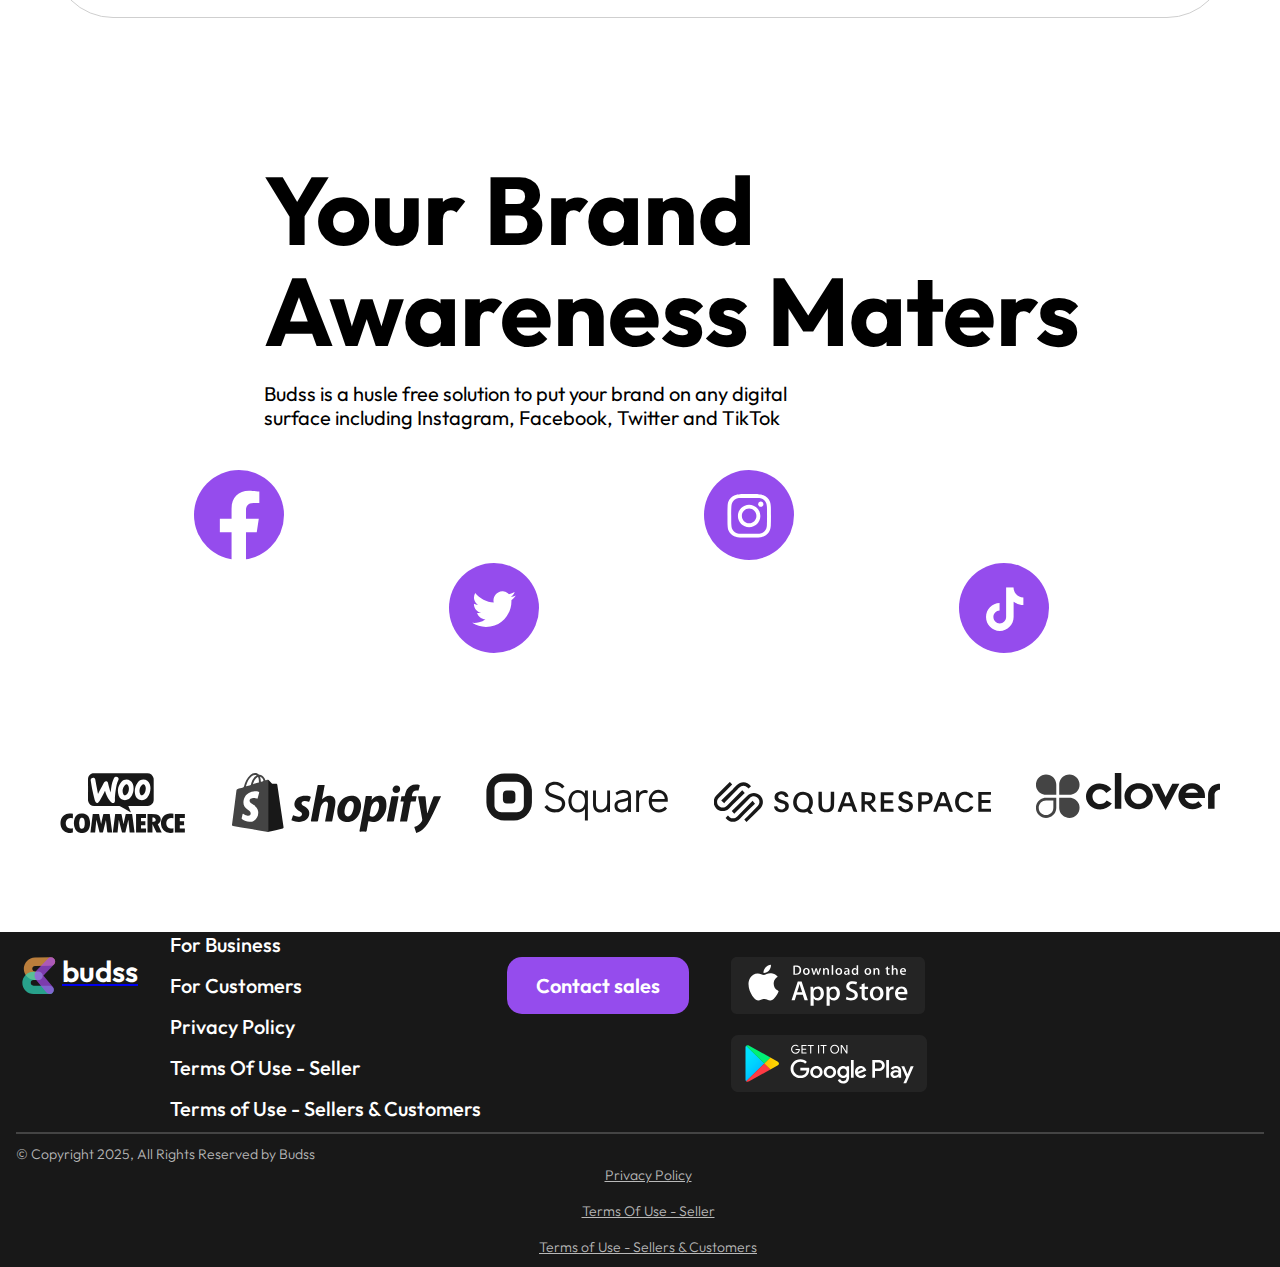
==== commit 8fb578a6: "feat: add popup" ====
--- a/index.html
+++ b/index.html
@@ -303,5 +303,73 @@
         </ul>
       </div>
     </footer>
+    <div class="popup popup_cookie popup_cookie_active">
+      <button type="button" class="popup__cookie-close"></button>
+      <form class="popup__cookie-form">
+        <p class="popup__cookie-description">This website uses cookies to ensure you get the best experience on our website. They also allow us to analyze user behavior in order to constantly improve the website for you.</p>
+        <div class="popup__cookie-button-container">
+          <button type="button" class="popup__cookie-accept">Accept</button>
+          <button type="button" class="popup__cookie-decline">Decline</button>
+        </div>
+      </form>
+    </div>
+    <div class="popup popup_contacts">
+      <button class="popup__contacts-close"></button>
+      <form class="popup__contacts-form">
+        <div class="popup__contacts-container">
+          <label class="popup__contacts-field" for="Name">Name<span class="popup__contacts-asterisk"> *</span></label>
+          <input class="popup__contacts-input" name="Name" id="Name" placeholder="Enter name" required>
+          <span class="popup__contacts-error">This field is required.</span>
+        </div>
+        <div class="popup__contacts-container">
+          <label class="popup__contacts-field" for="Email">Email<span class="popup__contacts-asterisk"> *</span></label>
+          <input class="popup__contacts-input" name="Email" id="Email" placeholder="Enter email" required>
+          <span class="popup__contacts-error">This field is required.</span>
+        </div>
+        <div class="popup__contacts-container popup__contacts-container_phone">
+          <label class="popup__contacts-field" for="Phone">Phone number<span class="popup__contacts-asterisk"> *</span></label>
+          <div class="popup__contacts-phone-container">
+            <input class="popup__contacts-phone" name="Phone" id="Phone" placeholder="+1 900 000 00 00" required>
+          </div>
+          <span class="popup__contacts-error">This field is required.</span>
+        </div>
+        <div class="popup__contacts-container">
+          <label class="popup__contacts-field" for="Company">Company</label>
+          <input class="popup__contacts-input" name="Company" id="Company" placeholder="Enter company">
+        </div>
+        <div class="popup__contacts-container">
+          <label class="popup__contacts-field" for="Website">Website/Store URL</label>
+          <input class="popup__contacts-input" name="Website" id="Website" placeholder="Enter Website/Store URL">
+        </div>
+        <span class="popup__contacts-error-main">Please fill in all required fields</span>
+        <div class="popup__contacts-container">
+          <p class="popup__contacts-agreement">By submitting this form you are agreeing to Budss’s <a href="#" target="_blank">Privacy Policy</a> and <a href="#" target="_blank">Terms of Use</a></p>
+        </div>
+        <button class="popup__contacts-submit popup__button-disabled">Contact sales</button>
+      </form>
+    </div>
+    <div class="popup popup_success">
+      <button class="popup__success-close"></button>
+      <picture>
+        <source srcset="/image/success-image-large.png" media="(min-width: 1000px)">
+        <img src="/image/success-image.svg" class="popup__success-image" alt="A painted man with a finger up">
+      </picture>
+      <h4 class="popup__success-title">Thank you!</h4>
+      <p class="popup__success-subtitle">Thank you, we have received your application and will contact you soon!</p>
+      <button class="popup__success-button">Super!</button>
+    </div>
+    <div class="popup popup_burger">
+      <button class="popup__burger-close"></button>
+      <button class="popup__burger-button">Contact sales</button>
+      <nav class="popup__burger-container">
+        <ul class="popup__burger-list">
+          <li class="popup__burger-item"><a href="#" class="popup__burger-link" target="_blank">For Business</a></li>
+          <li class="popup__burger-item"><a href="#" class="popup__burger-link" target="_blank">For Customers</a></li>
+          <li class="popup__burger-item"><a href="#" class="popup__burger-link" target="_blank">Privacy Policy</a></li>
+          <li class="popup__burger-item"><a href="#" class="popup__burger-link" target="_blank">Terms Of Use - Seller</a></li>
+          <li class="popup__burger-item"><a href="#" class="popup__burger-link" target="_blank">Terms of Use - Sellers & Customers</a></li>
+        </ul>
+      </nav>
+    </div>
   </body>
 </html>
--- a/styles/index.css
+++ b/styles/index.css
@@ -107,4 +107,45 @@
 @import url(./footer/__list/footer__list.css);
 @import url(./footer/__logo/footer__logo.css);
 @import url(./footer/__nav/footer__nav.css);
-@import url(./footer/__name/footer__name.css);+@import url(./footer/__name/footer__name.css);
+/* popup styles */
+@import url(./popup/popup.css);
+@import url(./popup/__burger-button/popup__burger-button.css);
+@import url(./popup/__burger-close/popup__burger-close.css);
+@import url(./popup/__burger-container/popup__burger-container.css);
+@import url(./popup/__burger-item/popup__burger-item.css);
+@import url(./popup/__burger-link/popup__burger-link.css);
+@import url(./popup/__burger-list/popup__burger-list.css);
+@import url(./popup/__button-disabled/popup__button-disabled.css);
+@import url(./popup/__contacts-agreement/popup__contacts-agreement.css);
+@import url(./popup/__contacts-asterisk/popup__contacts-asterisk.css);
+@import url(./popup/__contacts-close/popup__contacts-close.css);
+@import url(./popup/__contacts-container/popup__contacts-container.css);
+@import url(./popup/__contacts-container/_phone/popup__contacts-container_phone.css);
+@import url(./popup/__contacts-error-main/popup__contacts-error-main.css);
+@import url(./popup/__contacts-error/popup__contacts-error.css);
+@import url(./popup/__contacts-field/popup__contacts-field.css);
+@import url(./popup/__contacts-form/popup__contacts-form.css);
+@import url(./popup/__contacts-input/popup__contacts-input.css);
+@import url(./popup/__contacts-phone-container/popup__contacts-phone-container.css);
+@import url(./popup/__contacts-phone-country/popup__contacts-phone-country.css);
+@import url(./popup/__contacts-phone/popup__contacts-phone.css);
+@import url(./popup/__contacts-phone/_ru/popup__contacts-phone_ru.css);
+@import url(./popup/__contacts-submit/popup__contacts-submit.css);
+@import url(./popup/__cookie-accept/popup__cookie-accept.css);
+@import url(./popup/__cookie-button-container/popup__cookie-button-container.css);
+@import url(./popup/__cookie-close/popup__cookie-close.css);
+@import url(./popup/__cookie-decline/popup__cookie-decline.css);
+@import url(./popup/__cookie-description/popup__cookie-description.css);
+@import url(./popup/__cookie-form/popup__cookie-form.css);
+@import url(./popup/__success-button/popup__success-button.css);
+@import url(./popup/__success-close/popup__success-close.css);
+@import url(./popup/__success-image/popup__success-image.css);
+@import url(./popup/__success-subtitle/popup__success-subtitle.css);
+@import url(./popup/__success-title/popup__success-title.css);
+@import url(./popup/_burger/popup_burger.css);
+@import url(./popup/_contacts/popup_contacts.css);
+@import url(./popup/_cookie/popup_cookie.css);
+@import url(./popup/_cookie/_active/popup_cookie_active.css);
+@import url(./popup/_opened/popup_opened.css);
+@import url(./popup/_success/popup_success.css);
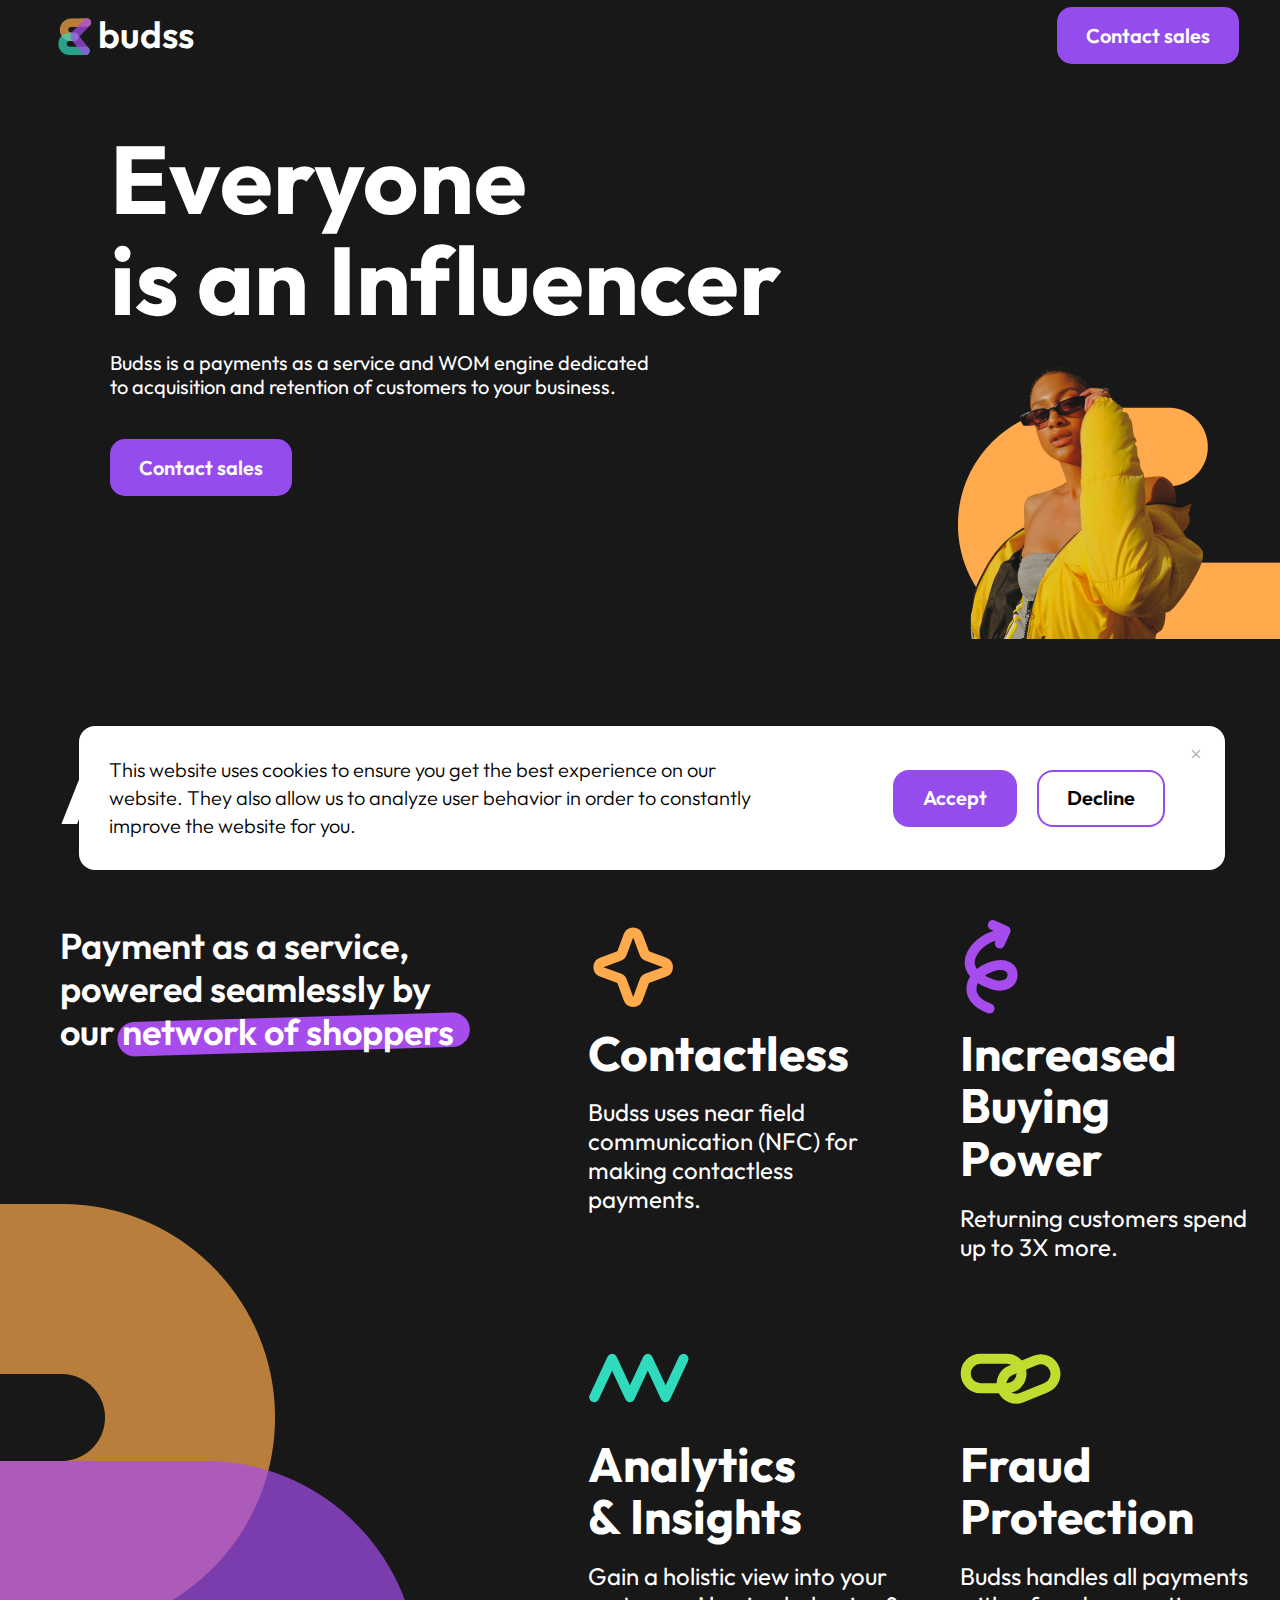
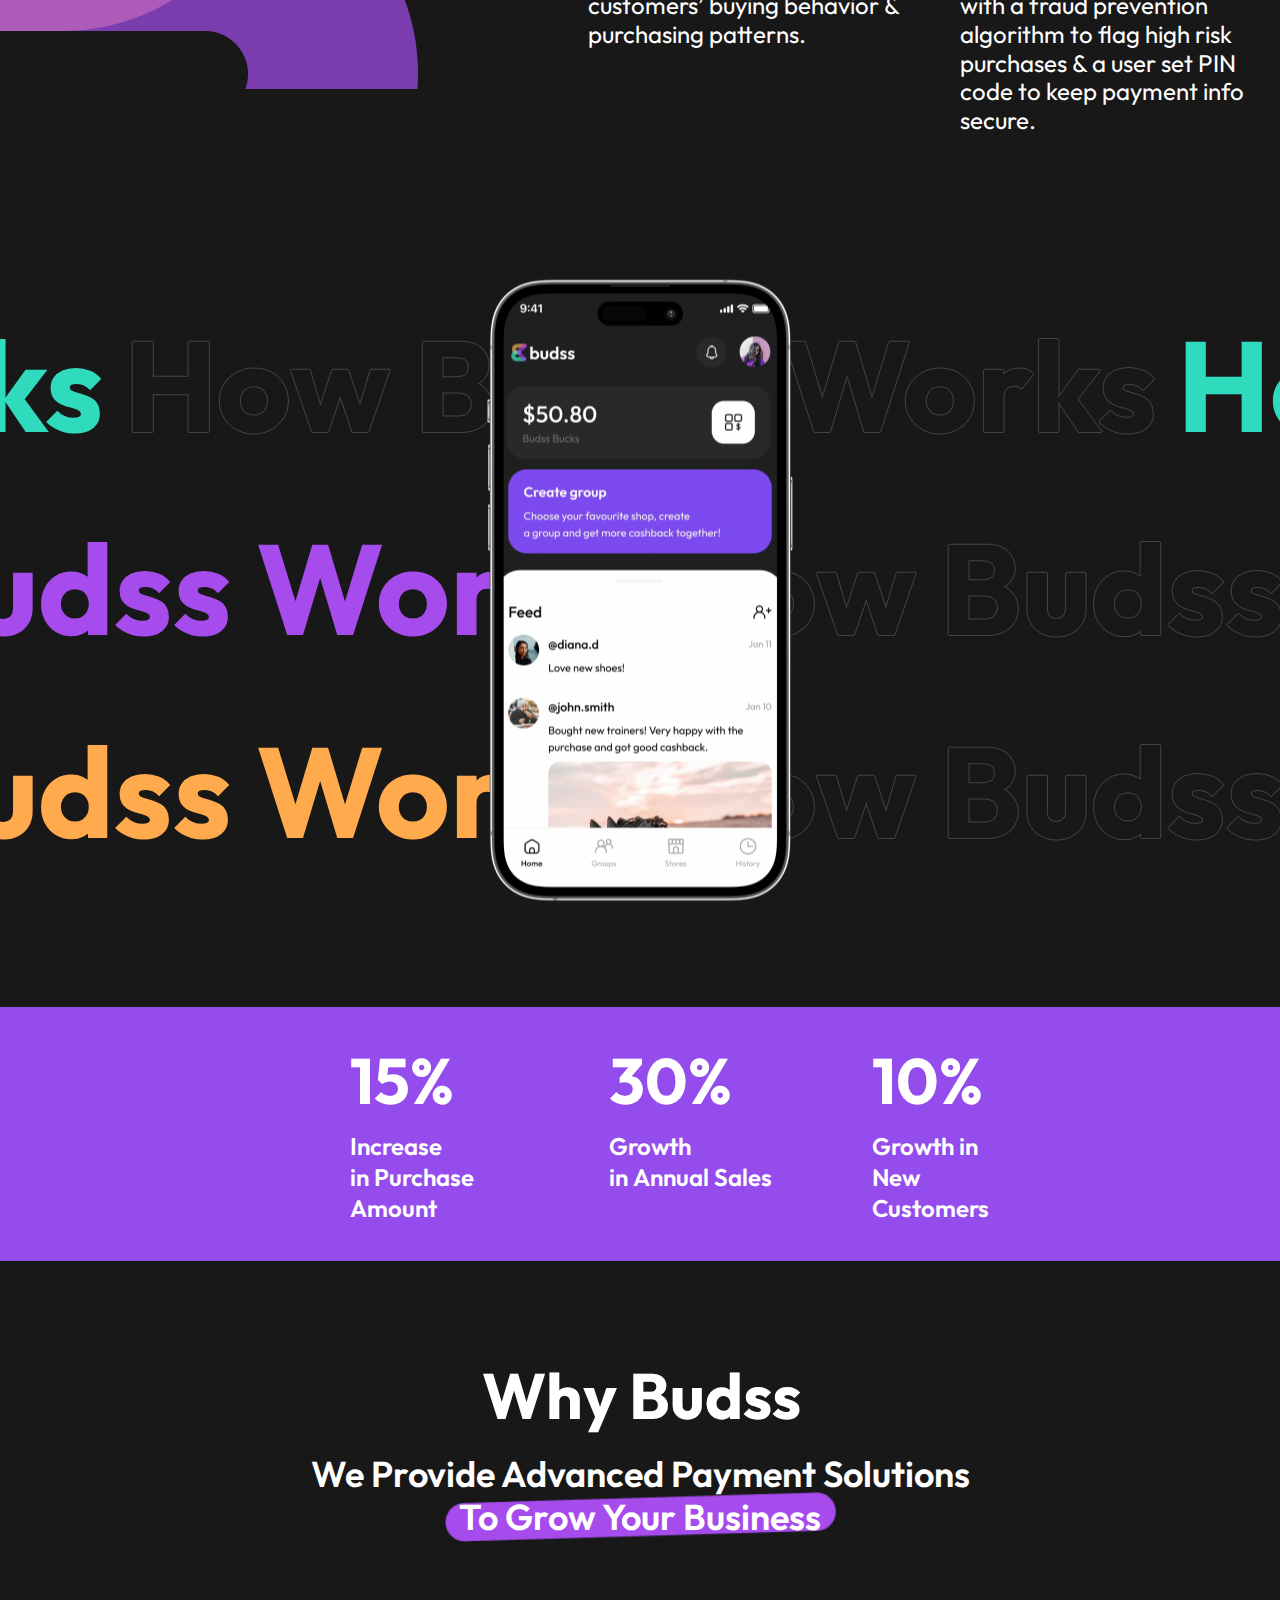
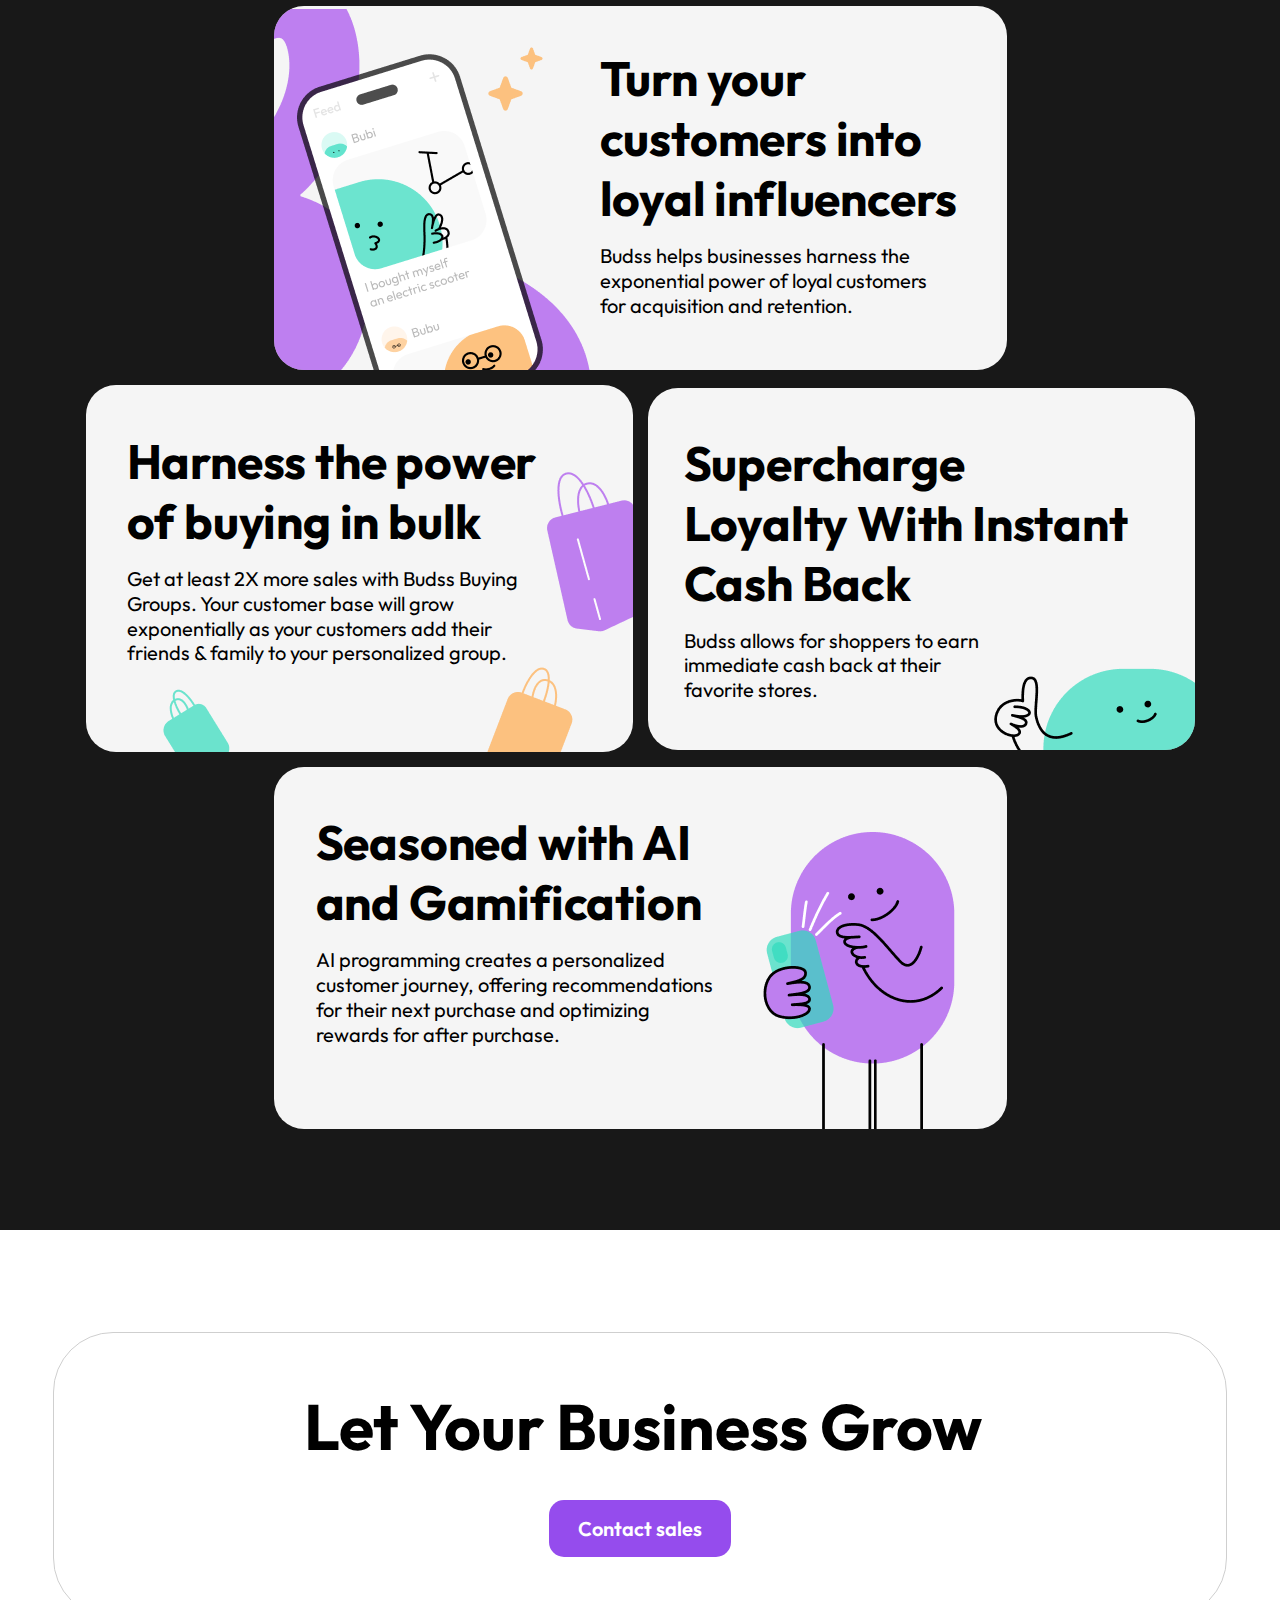
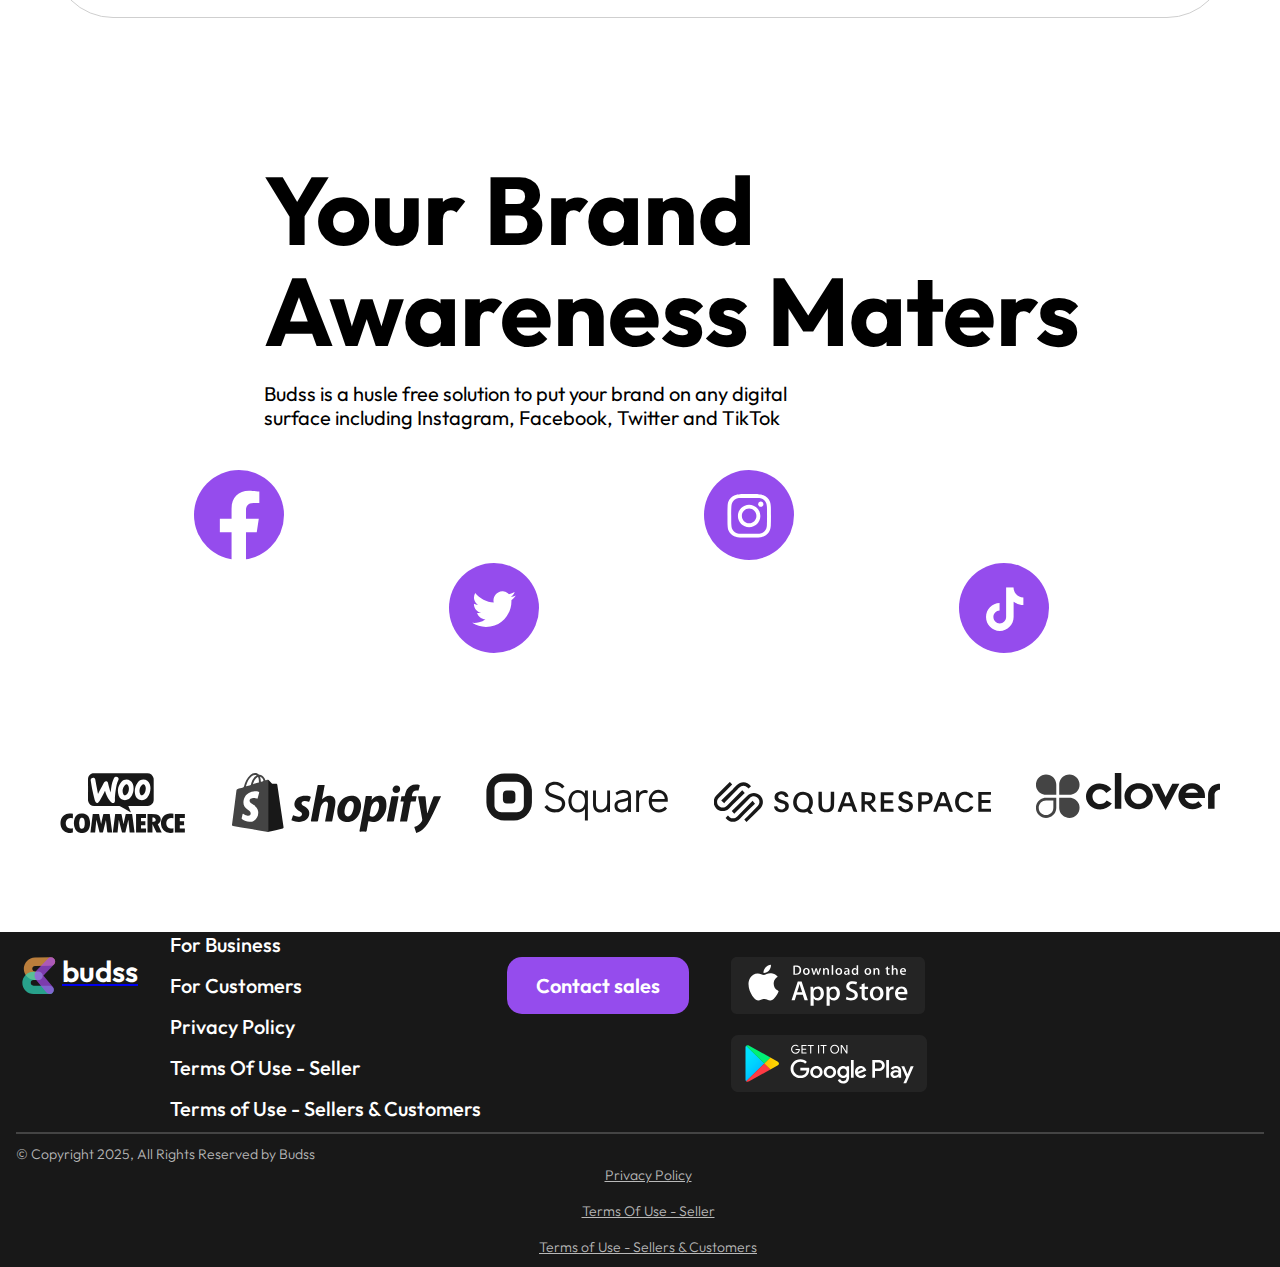
==== commit a0373f1b: "fix: fixed minor bugs" ====
--- a/index.html
+++ b/index.html
@@ -117,8 +117,8 @@
           <span class="mobile-app__text mobile-app__text_transparent">How Budss Works</span>
         </div>
         <picture>
-          <source srcset="/static/mobile-img-large.png" media="(min-width: 1000px)">
-          <img class="mobile-app__image" src="/static/mobile-img.png" alt="Screenshot of the Budss mobile app">
+          <source srcset="/static/mobile-img-large.png" media="(min-width: 1000px)" />
+          <img class="mobile-app__image" src="/static/mobile-img.png" alt="Screenshot of the Budss mobile app" />
         </picture>
       </section>
       <section class="statistics">
@@ -150,8 +150,8 @@
             </div>
             <div class="card-zone__container-image">
               <picture>
-                <source srcset="static/first-card-image-large.png" media="(min-width: 1000px)">
-                <img class="card-zone__image-first" src="static/first-card-image.png" alt="Mobile application with figures">
+                <source srcset="static/first-card-image-large.png" media="(min-width: 1000px)" />
+                <img class="card-zone__image-first" src="static/first-card-image.png" alt="Mobile application with figures" />
               </picture>
             </div>
           </div>
@@ -162,16 +162,16 @@
             </div>
             <div class="card-zone__container-image">
               <picture>
-                <source srcset="static/second-card-image-left-large.png" media="(min-width: 1000px)">
-                <img class="card-zone__image-second card-zone__image-second_first" src="static/second-card-image-left.svg" alt="Shopping Package">
-              </picture>
-              <picture>
-                <source srcset="static/second-card-image-middle-large.png" media="(min-width: 1000px)">
-                <img class="card-zone__image-second card-zone__image-second_second" src="static/second-card-image-middle.svg" alt="Shopping Package">
-              </picture>
-              <picture>
-                <source srcset="static/second-card-image-right-large.png" media="(min-width: 1000px)">
-                <img class="card-zone__image-second card-zone__image-second_third" src="static/second-card-image-right.svg" alt="Shopping Package">
+                <source srcset="static/second-card-image-left-large.png" media="(min-width: 1000px)" />
+                <img class="card-zone__image-second card-zone__image-second_first" src="static/second-card-image-left.svg" alt="Shopping Package" />
+              </picture>
+              <picture>
+                <source srcset="static/second-card-image-middle-large.png" media="(min-width: 1000px)" />
+                <img class="card-zone__image-second card-zone__image-second_second" src="static/second-card-image-middle.svg" alt="Shopping Package" />
+              </picture>
+              <picture>
+                <source srcset="static/second-card-image-right-large.png" media="(min-width: 1000px)" />
+                <img class="card-zone__image-second card-zone__image-second_third" src="static/second-card-image-right.svg" alt="Shopping Package" />
               </picture>
             </div>
           </div>
@@ -182,8 +182,8 @@
             </div>
             <div class="card-zone__container-image">
               <picture>
-                <source srcset="static/third-card-image-large.png" media="(min-width: 1000px)">
-                <img class="card-zone__image-third" src="static/third-card-image.svg" alt="A face with a raised finger up">
+                <source srcset="static/third-card-image-large.png" media="(min-width: 1000px)" />
+                <img class="card-zone__image-third" src="static/third-card-image.svg" alt="A face with a raised finger up" />
               </picture>
             </div>
           </div>
@@ -194,8 +194,8 @@
             </div>
             <div class="card-zone__container-image">
               <picture>
-                <source srcset="static/fourth-card-img-large.png" media="(min-width: 1000px)">
-                <img class="card-zone__image-fourth" src="static/fourth-card-img.svg" alt="A painted creature with a phone">
+                <source srcset="static/fourth-card-img-large.png" media="(min-width: 1000px)" />
+                <img class="card-zone__image-fourth" src="static/fourth-card-img.svg" alt="A painted creature with a phone" />
               </picture>
             </div>
           </div>
@@ -213,48 +213,48 @@
           </div>
           <ul class="business__social-network">
             <li class="business__social-network-item">
-              <a href="#" target="_blank" title="Facebook"><img class="business__social-network-image" src="static/facebook-original.svg" alt="Facebook logo"></a>
+              <a href="#" target="_blank" title="Facebook"><img class="business__social-network-image" src="static/facebook-original.svg" alt="Facebook logo" /></a>
             </li>
             <li class="business__social-network-item">
-              <a href="#" target="_blank" title="Twitter"><img class="business__social-network-image" src="static/twitter-original.svg" alt="Twitter logo"></a>
+              <a href="#" target="_blank" title="Twitter"><img class="business__social-network-image" src="static/twitter-original.svg" alt="Twitter logo" /></a>
             </li>
             <li class="business__social-network-item">
-              <a href="#" target="_blank" title="Instagram"><img class="business__social-network-image" src="static/instagram-negative.svg" alt="Instagram logo"></a>
+              <a href="#" target="_blank" title="Instagram"><img class="business__social-network-image" src="static/instagram-negative.svg" alt="Instagram logo" /></a>
             </li>
             <li class="business__social-network-item">
-              <a href="#" target="_blank" title="TikTok"><img class="business__social-network-image" src="static/tik-tok-negative.svg" alt="TikTok logo"></a>
+              <a href="#" target="_blank" title="TikTok"><img class="business__social-network-image" src="static/tik-tok-negative.svg" alt="TikTok logo" /></a>
             </li>
           </ul>
         </div>
         <ul class="business__partners">
           <li class="business__partners-item">
             <picture>
-              <source srcset="static/woo-large.svg" media="(min-width: 1280px)">
-              <img class="business__partners-image" src="static/woo.svg" alt="Woo commerce logo">
-            </picture>
-          </li>
-          <li class="business__partners-item">
-            <picture>
-              <source srcset="static/shopify-large.svg" media="(min-width: 1280px)">
-              <img class="business__partners-image" src="static/shopify.svg" alt="Shopify logo">
-            </picture>
-          </li>
-          <li class="business__partners-item">
-            <picture>
-              <source srcset="static/square-large.svg" media="(min-width: 1280px)">
-              <img class="business__partners-image" src="static/square.svg" alt="Square logo">
-            </picture>
-          </li>
-          <li class="business__partners-item">
-            <picture>
-              <source srcset="static/square-space-large.svg" media="(min-width: 1280px)">
-              <img class="business__partners-image" src="static/square-space.svg" alt="SquareSpace logo">
-            </picture>
-          </li>
-          <li class="business__partners-item">
-            <picture>
-              <source srcset="static/clover-large.svg" media="(min-width: 1280px)">
-              <img class="business__partners-image" src="static/clover.svg" alt="Clover logo">
+              <source srcset="static/woo-large.svg" media="(min-width: 1280px)" />
+              <img class="business__partners-image" src="static/woo.svg" alt="Woo commerce logo" />
+            </picture>
+          </li>
+          <li class="business__partners-item">
+            <picture>
+              <source srcset="static/shopify-large.svg" media="(min-width: 1280px)" />
+              <img class="business__partners-image" src="static/shopify.svg" alt="Shopify logo" />
+            </picture>
+          </li>
+          <li class="business__partners-item">
+            <picture>
+              <source srcset="static/square-large.svg" media="(min-width: 1280px)" />
+              <img class="business__partners-image" src="static/square.svg" alt="Square logo" />
+            </picture>
+          </li>
+          <li class="business__partners-item">
+            <picture>
+              <source srcset="static/square-space-large.svg" media="(min-width: 1280px)" />
+              <img class="business__partners-image" src="static/square-space.svg" alt="SquareSpace logo" />
+            </picture>
+          </li>
+          <li class="business__partners-item">
+            <picture>
+              <source srcset="static/clover-large.svg" media="(min-width: 1280px)" />
+              <img class="business__partners-image" src="static/clover.svg" alt="Clover logo" />
             </picture>
           </li>
         </ul>
@@ -265,8 +265,8 @@
         <div class="footer__logo-container">
           <a href="#">
             <picture>
-              <source srcset="static/header-logo-large.svg" media="(min-width: 1000px)">
-              <img class="footer__logo" src="static/header-logo.svg" alt="Website logo">
+              <source srcset="static/header-logo-large.svg" media="(min-width: 1000px)" />
+              <img class="footer__logo" src="static/header-logo.svg" alt="Website logo" />
             </picture>
           </a>
           <a href="#">
@@ -287,10 +287,10 @@
         </div>
         <ul class="footer__list-app">
           <li>
-            <a href="#" target="_blank" title="AppStore"><img class="footer__item-app" src="static/appstore.svg" alt="Link AppStore"></a>
+            <a href="#" target="_blank" title="AppStore"><img class="footer__item-app" src="static/appstore.svg" alt="Link AppStore" /></a>
           </li>
           <li>
-            <a href="#" target="_blank" title="GooglePlay"><img class="footer__item-app" src="static/googleplay.svg" alt="Link Google Play"></a>
+            <a href="#" target="_blank" title="GooglePlay"><img class="footer__item-app" src="static/googleplay.svg" alt="Link Google Play" /></a>
           </li>
         </ul>
       </div>
@@ -318,28 +318,28 @@
       <form class="popup__contacts-form">
         <div class="popup__contacts-container">
           <label class="popup__contacts-field" for="Name">Name<span class="popup__contacts-asterisk"> *</span></label>
-          <input class="popup__contacts-input" name="Name" id="Name" placeholder="Enter name" required>
+          <input class="popup__contacts-input" name="Name" id="Name" placeholder="Enter name" required />
           <span class="popup__contacts-error">This field is required.</span>
         </div>
         <div class="popup__contacts-container">
           <label class="popup__contacts-field" for="Email">Email<span class="popup__contacts-asterisk"> *</span></label>
-          <input class="popup__contacts-input" name="Email" id="Email" placeholder="Enter email" required>
+          <input class="popup__contacts-input" name="Email" id="Email" placeholder="Enter email" required />
           <span class="popup__contacts-error">This field is required.</span>
         </div>
         <div class="popup__contacts-container popup__contacts-container_phone">
           <label class="popup__contacts-field" for="Phone">Phone number<span class="popup__contacts-asterisk"> *</span></label>
           <div class="popup__contacts-phone-container">
-            <input class="popup__contacts-phone" name="Phone" id="Phone" placeholder="+1 900 000 00 00" required>
+            <input class="popup__contacts-phone" name="Phone" id="Phone" placeholder="+1 900 000 00 00" required />
           </div>
           <span class="popup__contacts-error">This field is required.</span>
         </div>
         <div class="popup__contacts-container">
           <label class="popup__contacts-field" for="Company">Company</label>
-          <input class="popup__contacts-input" name="Company" id="Company" placeholder="Enter company">
+          <input class="popup__contacts-input" name="Company" id="Company" placeholder="Enter company" />
         </div>
         <div class="popup__contacts-container">
           <label class="popup__contacts-field" for="Website">Website/Store URL</label>
-          <input class="popup__contacts-input" name="Website" id="Website" placeholder="Enter Website/Store URL">
+          <input class="popup__contacts-input" name="Website" id="Website" placeholder="Enter Website/Store URL" />
         </div>
         <span class="popup__contacts-error-main">Please fill in all required fields</span>
         <div class="popup__contacts-container">
@@ -351,8 +351,8 @@
     <div class="popup popup_success">
       <button class="popup__success-close"></button>
       <picture>
-        <source srcset="/image/success-image-large.png" media="(min-width: 1000px)">
-        <img src="/image/success-image.svg" class="popup__success-image" alt="A painted man with a finger up">
+        <source srcset="/static/success-image-large.png" media="(min-width: 1000px)" />
+        <img src="/static/success-image.svg" class="popup__success-image" alt="A painted man with a finger up" />
       </picture>
       <h4 class="popup__success-title">Thank you!</h4>
       <p class="popup__success-subtitle">Thank you, we have received your application and will contact you soon!</p>
@@ -371,5 +371,6 @@
         </ul>
       </nav>
     </div>
+    <script src="./scripts/scripts.js"></script>
   </body>
 </html>
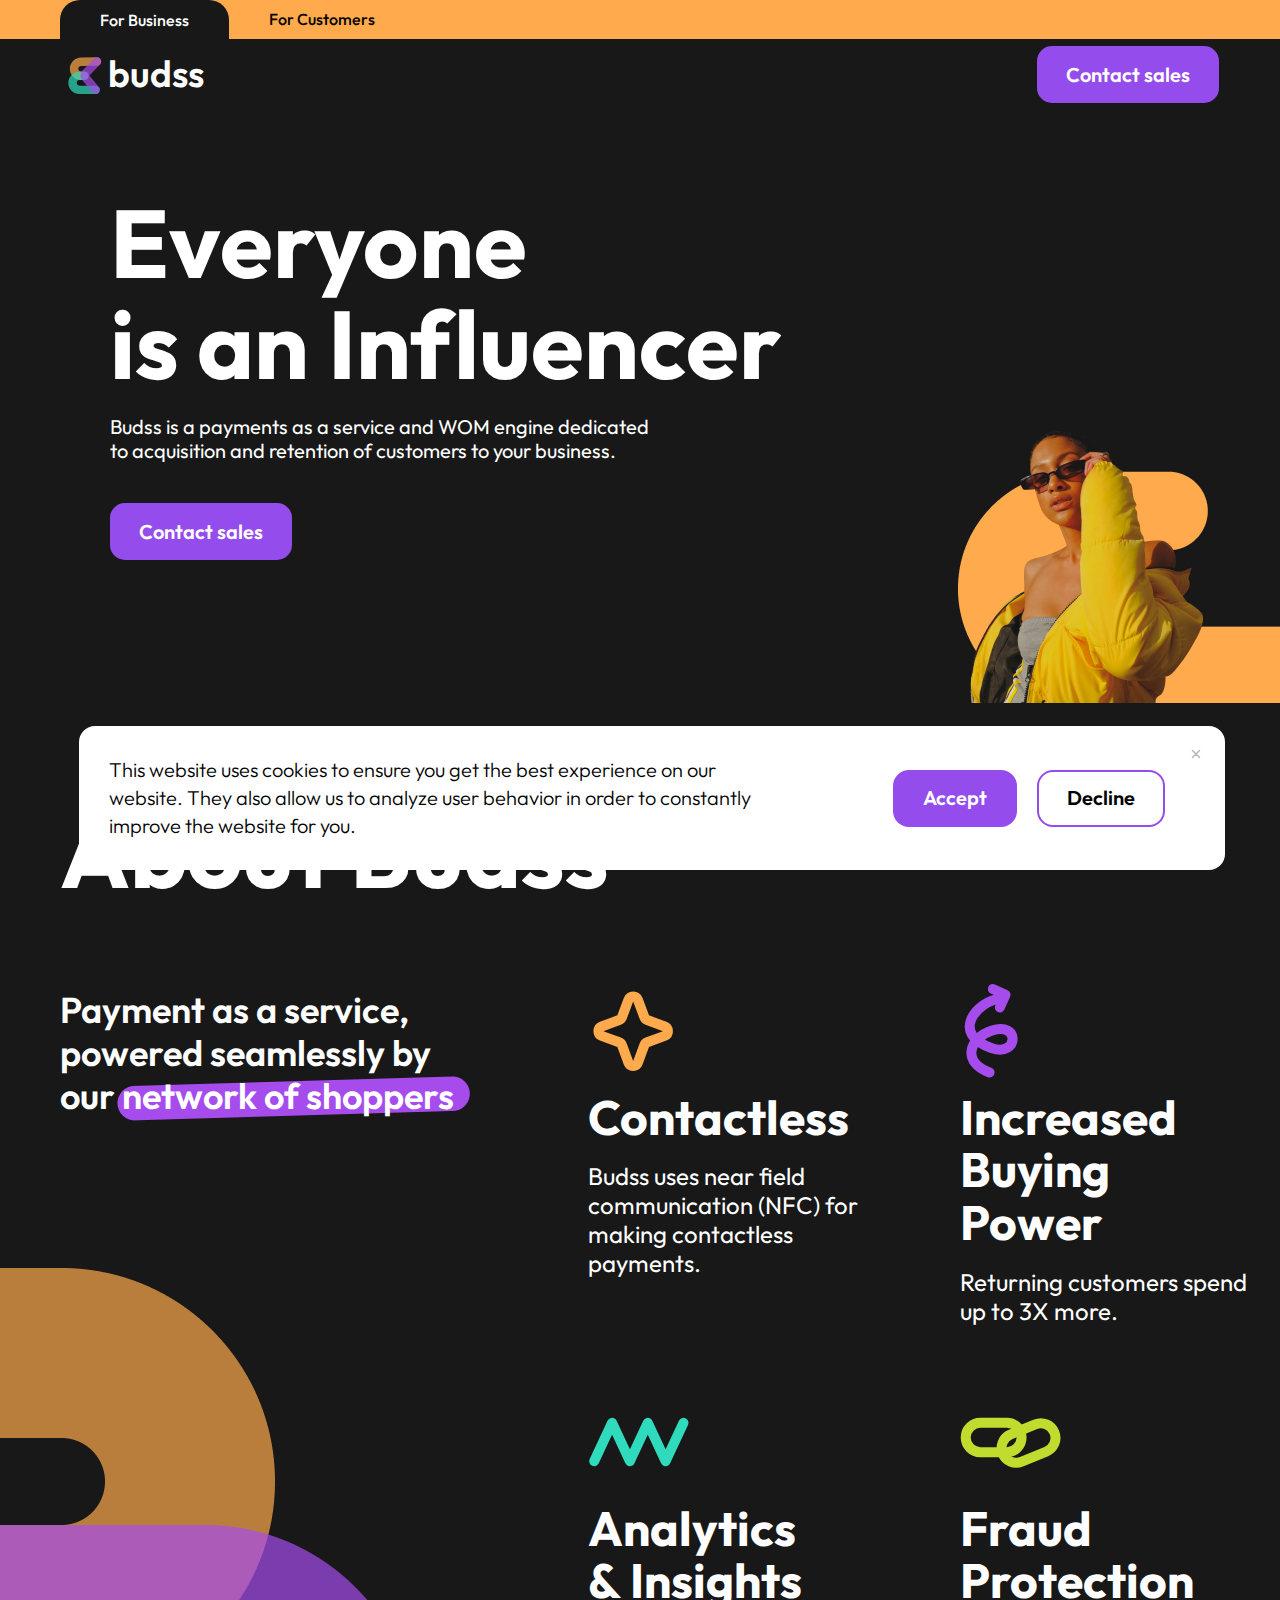
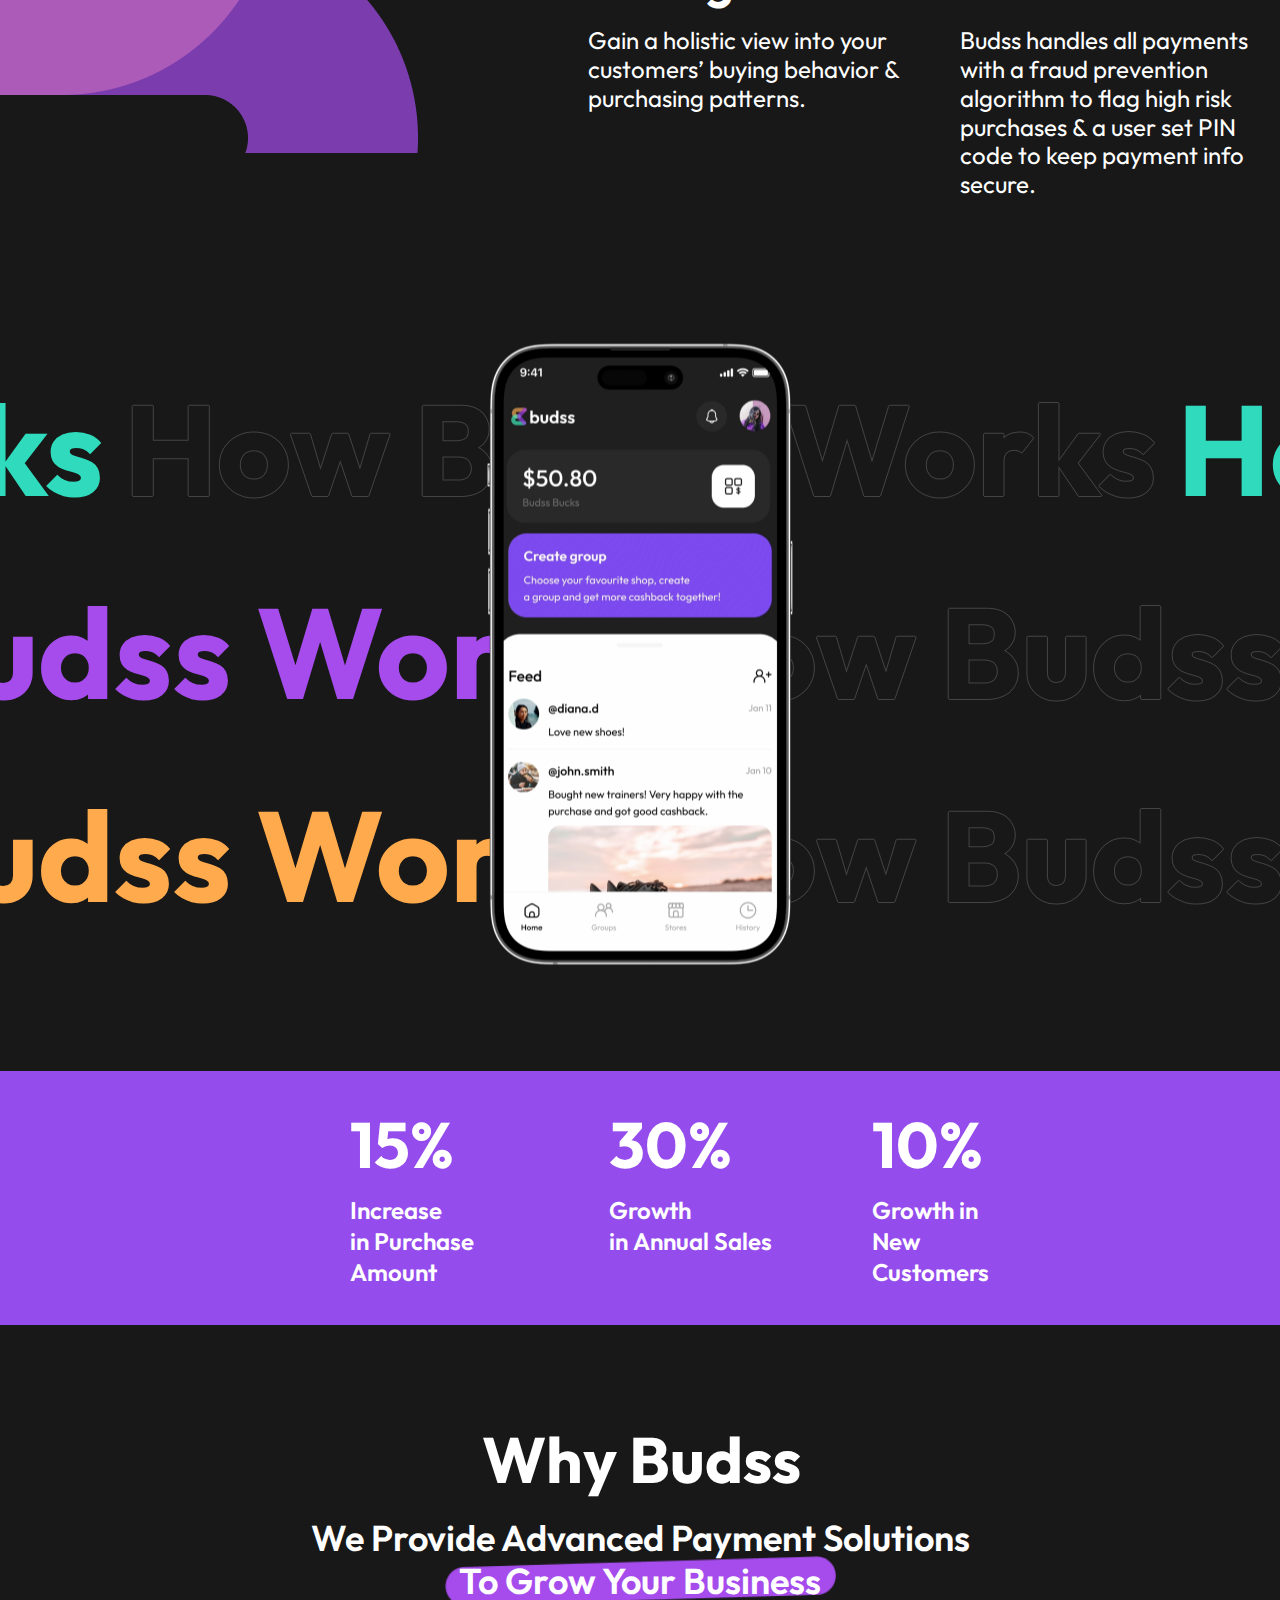
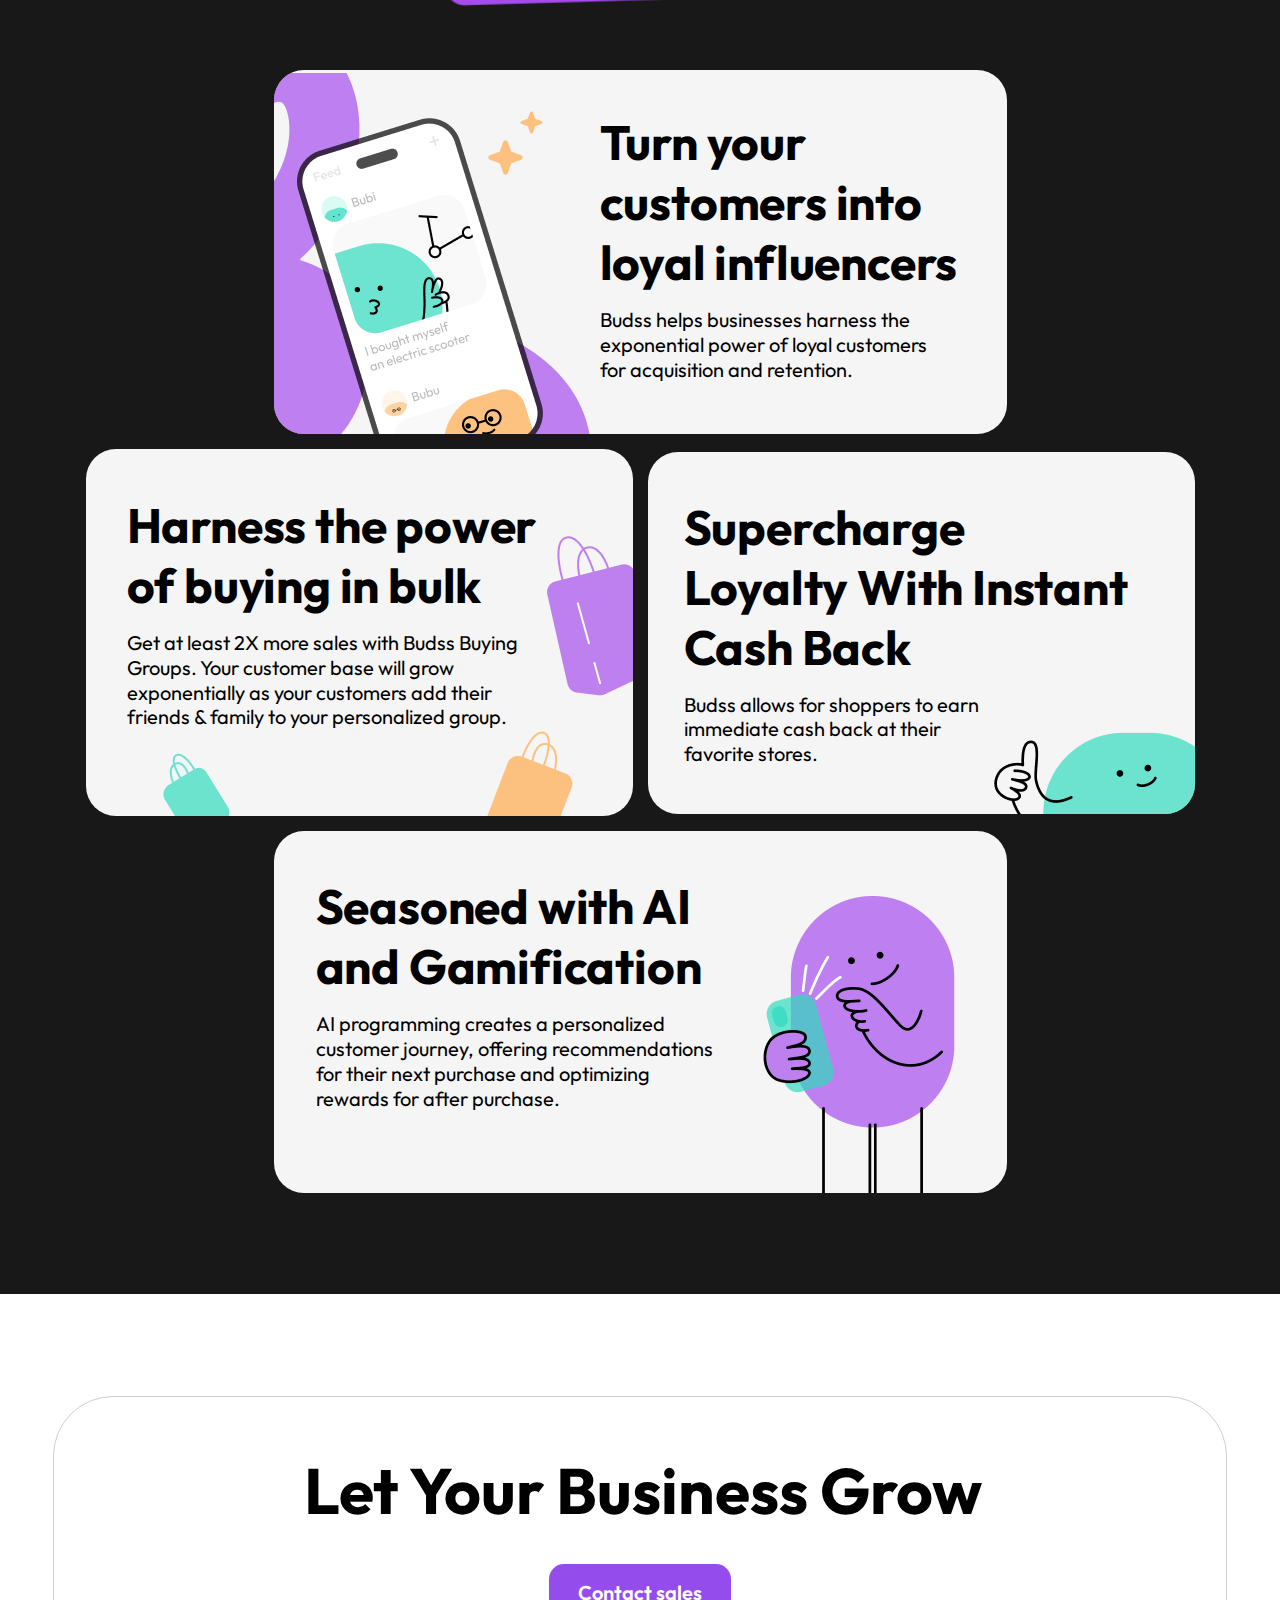
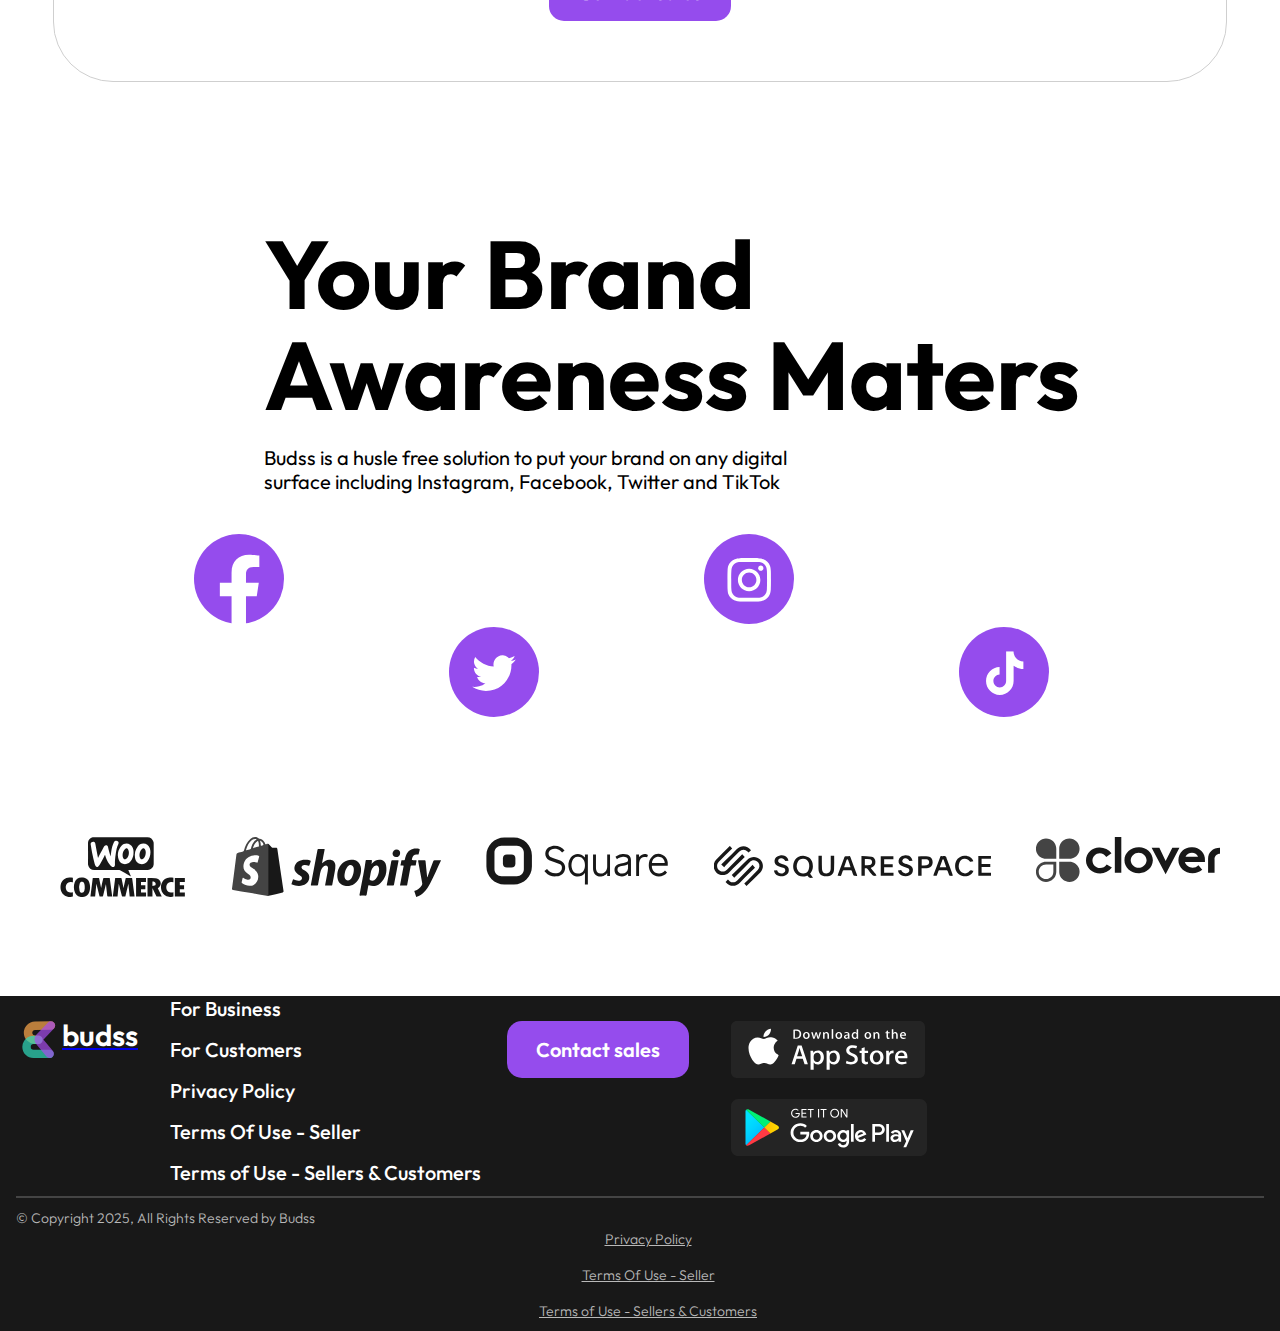
==== commit 6ebd149c: "fix: fix html for validator" ====
--- a/index.html
+++ b/index.html
@@ -7,302 +7,304 @@
     <title>Budds</title>
   </head>
   <body class="root">
-    <header class="header">
-      <nav class="header__navigation">
-        <ul class="header__navigation-list">
-          <li class="header__navigation-item header__navigation-item_active"><a href="#" class="header__navigation-item-link header__navigation-item-link_active">For Business</a></li>
-          <li class="header__navigation-item"><a href="#" class="header__navigation-item-link">For Customers</a></li>
-        </ul>
-      </nav>
-      <div class="header__menu header__menu_fixed">
-        <div class="header__menu-container">
-          <a href="#">
-            <picture>
-              <source srcset="static/header-logo-large.svg" media="(min-width: 1000px)" />
-              <img class="header__menu-logo" src="static/header-logo.svg" alt="Website logo" />
-            </picture>
-          </a>
-          <h1 class="header__menu-name">budss</h1>
-        </div>
-        <button class="header__menu-toggle" aria-label="Open menu"></button>
-        <button class="header__button">Contact sales</button>
-      </div>
-    </header>
-    <main class="main main_active-fixed">
-      <section class="hero">
-        <div class="hero__container">
-          <h2 class="hero__title">
-            Everyone<br />
-            is an Influencer
-          </h2>
-          <p class="hero__subtitle">Budss is a payments as a service and WOM engine dedicated to acquisition and retention of customers to your business.</p>
-          <button class="hero__button">Contact sales</button>
-        </div>
-        <div class="hero__image-container">
-          <picture>
-            <source srcset="/static/hero-vector-large.png" media="(min-width: 1340px)" />
-            <img class="hero__image-vector" src="static/hero-vector.png" alt="Figure" />
-          </picture>
-          <picture>
-            <source srcset="/static/hero-large.png" media="(min-width: 1340px)" />
-            <img class="hero__image" src="static/hero.png" alt="Photo of a girl" />
-          </picture>
-        </div>
-      </section>
-      <section class="about">
-        <div class="about__container-title">
-          <h2 class="about__title">About Budss</h2>
-        </div>
-        <div class="about__container-content">
-          <div class="about__container-content-description">
-            <p class="about__paragraph">Payment as a service, powered seamlessly by our network of shoppers</p>
-            <img class="about__figure" src="static/about-figure.png" alt="Figure" />
-          </div>
-          <div class="about__container-items">
-            <div class="about__container-item">
-              <div class="about__container-figure">
-                <img class="about__item-figure" src="static/about-contactless-figure.svg" alt="Star Shape" />
-              </div>
-              <h3 class="about__item-title">Contactless</h3>
-              <p class="about__item-subtitle">Budss uses near field communication (NFC) for making contactless payments.</p>
-            </div>
-            <div class="about__container-item">
-              <div class="about__container-figure">
-                <img class="about__item-figure" src="static/about-buyingPower-figure.svg" alt="Arrow Shape" />
-              </div>
-              <h3 class="about__item-title">Increased Buying Power</h3>
-              <p class="about__item-subtitle">Returning customers spend up to 3X more.</p>
-            </div>
-            <div class="about__container-item">
-              <div class="about__container-figure">
-                <img class="about__item-figure" src="static/about-Analytics-figure.svg" alt="Analytics Shape" />
-              </div>
-              <h3 class="about__item-title">Analytics & Insights</h3>
-              <p class="about__item-subtitle">Gain a holistic view into your customers’ buying behavior & purchasing patterns.</p>
-            </div>
-            <div class="about__container-item">
-              <div class="about__container-figure">
-                <img class="about__item-figure" src="static/about-Fraud-figure.svg" alt="Paper Clip Shape" />
-              </div>
-              <h3 class="about__item-title">Fraud Protection</h3>
-              <p class="about__item-subtitle">Budss handles all payments with a fraud prevention algorithm to flag high risk purchases & a user set PIN code to keep payment info secure.</p>
-            </div>
-          </div>
-        </div>
-      </section>
-      <section class="mobile-app">
-        <div class="mobile-app__container">
-          <span class="mobile-app__text mobile-app__text_first">How Budss Works</span>
-          <span class="mobile-app__text mobile-app__text_transparent">How Budss Works</span>
-          <span class="mobile-app__text mobile-app__text_first">How Budss Works</span>
-          <span class="mobile-app__text mobile-app__text_transparent">How Budss Works</span>
-          <span class="mobile-app__text mobile-app__text_first">How Budss Works</span>
-          <span class="mobile-app__text mobile-app__text_transparent">How Budss Works</span>
-          <span class="mobile-app__text mobile-app__text_first">How Budss Works</span>
-        </div>
-        <div class="mobile-app__container">
-          <span class="mobile-app__text mobile-app__text_second">How Budss Works</span>
-          <span class="mobile-app__text mobile-app__text_transparent">How Budss Works</span>
-          <span class="mobile-app__text mobile-app__text_second">How Budss Works</span>
-          <span class="mobile-app__text mobile-app__text_transparent">How Budss Works</span>
-          <span class="mobile-app__text mobile-app__text_second">How Budss Works</span>
-          <span class="mobile-app__text mobile-app__text_transparent">How Budss Works</span>
-        </div>
-        <div class="mobile-app__container">
-          <span class="mobile-app__text mobile-app__text_third">How Budss Works</span>
-          <span class="mobile-app__text mobile-app__text_transparent">How Budss Works</span>
-          <span class="mobile-app__text mobile-app__text_third">How Budss Works</span>
-          <span class="mobile-app__text mobile-app__text_transparent">How Budss Works</span>
-          <span class="mobile-app__text mobile-app__text_third">How Budss Works</span>
-          <span class="mobile-app__text mobile-app__text_transparent">How Budss Works</span>
-        </div>
-        <picture>
-          <source srcset="/static/mobile-img-large.png" media="(min-width: 1000px)" />
-          <img class="mobile-app__image" src="/static/mobile-img.png" alt="Screenshot of the Budss mobile app" />
-        </picture>
-      </section>
-      <section class="statistics">
-        <div class="statistics__container">
-          <span class="statistics__percent">15%</span>
-          <p class="statistics__info">Increase in Purchase Amount</p>
-        </div>
-        <div class="statistics__container">
-          <span class="statistics__percent">30%</span>
-          <p class="statistics__info">Growth in Annual Sales</p>
-        </div>
-        <div class="statistics__container">
-          <span class="statistics__percent">10%</span>
-          <p class="statistics__info">Growth in New Customers</p>
-        </div>
-      </section>
-      <section class="card-zone">
-        <div class="card-zone__container">
-          <h2 class="card-zone__title">Why Budss</h2>
-          <div class="card-zone__container-subtitle">
-            <p class="card-zone__subtitle">We Provide Advanced Payment Solutions To Grow Your Business</p>
-          </div>
-        </div>
-        <div class="card-zone__container-cards">
-          <div class="card-zone__container-card">
-            <div class="card-zone__container-description">
-              <h3 class="card-zone__card-title">Turn your customers into loyal influencers</h3>
-              <p class="card-zone__card-subtitle">Budss helps businesses harness the exponential power of loyal customers for acquisition and retention.</p>
-            </div>
-            <div class="card-zone__container-image">
-              <picture>
-                <source srcset="static/first-card-image-large.png" media="(min-width: 1000px)" />
-                <img class="card-zone__image-first" src="static/first-card-image.png" alt="Mobile application with figures" />
-              </picture>
-            </div>
-          </div>
-          <div class="card-zone__container-card">
-            <div class="card-zone__container-description">
-              <h3 class="card-zone__card-title">Harness the power of buying in bulk</h3>
-              <p class="card-zone__card-subtitle">Get at least 2X more sales with Budss Buying Groups. Your customer base will grow exponentially as your customers add their friends & family to your personalized group.</p>
-            </div>
-            <div class="card-zone__container-image">
-              <picture>
-                <source srcset="static/second-card-image-left-large.png" media="(min-width: 1000px)" />
-                <img class="card-zone__image-second card-zone__image-second_first" src="static/second-card-image-left.svg" alt="Shopping Package" />
-              </picture>
-              <picture>
-                <source srcset="static/second-card-image-middle-large.png" media="(min-width: 1000px)" />
-                <img class="card-zone__image-second card-zone__image-second_second" src="static/second-card-image-middle.svg" alt="Shopping Package" />
-              </picture>
-              <picture>
-                <source srcset="static/second-card-image-right-large.png" media="(min-width: 1000px)" />
-                <img class="card-zone__image-second card-zone__image-second_third" src="static/second-card-image-right.svg" alt="Shopping Package" />
-              </picture>
-            </div>
-          </div>
-          <div class="card-zone__container-card">
-            <div class="card-zone__container-description">
-              <h3 class="card-zone__card-title">Supercharge Loyalty With Instant Cash Back</h3>
-              <p class="card-zone__card-subtitle">Budss allows for shoppers to earn immediate cash back at their favorite stores.</p>
-            </div>
-            <div class="card-zone__container-image">
-              <picture>
-                <source srcset="static/third-card-image-large.png" media="(min-width: 1000px)" />
-                <img class="card-zone__image-third" src="static/third-card-image.svg" alt="A face with a raised finger up" />
-              </picture>
-            </div>
-          </div>
-          <div class="card-zone__container-card">
-            <div class="card-zone__container-description">
-              <h3 class="card-zone__card-title">Seasoned with AI and Gamification</h3>
-              <p class="card-zone__card-subtitle">AI programming creates a personalized customer journey, offering recommendations for their next purchase and optimizing rewards for after purchase.</p>
-            </div>
-            <div class="card-zone__container-image">
-              <picture>
-                <source srcset="static/fourth-card-img-large.png" media="(min-width: 1000px)" />
-                <img class="card-zone__image-fourth" src="static/fourth-card-img.svg" alt="A painted creature with a phone" />
-              </picture>
-            </div>
-          </div>
-        </div>
-      </section>
-      <section class="business">
-        <div class="business__container-head">
-          <h2 class="business__title">Let Your Business Grow</h2>
-          <button class="business__button">Contact sales</button>
-        </div>
-        <div class="business__container-social">
-          <div class="business__container-social-title">
-            <h3 class="business__social-title">Your Brand Awareness Maters</h3>
-            <p class="business__social-subtitle">Budss is a husle free solution to put your brand on any digital surface including Instagram, Facebook, Twitter and TikTok</p>
-          </div>
-          <ul class="business__social-network">
-            <li class="business__social-network-item">
-              <a href="#" target="_blank" title="Facebook"><img class="business__social-network-image" src="static/facebook-original.svg" alt="Facebook logo" /></a>
-            </li>
-            <li class="business__social-network-item">
-              <a href="#" target="_blank" title="Twitter"><img class="business__social-network-image" src="static/twitter-original.svg" alt="Twitter logo" /></a>
-            </li>
-            <li class="business__social-network-item">
-              <a href="#" target="_blank" title="Instagram"><img class="business__social-network-image" src="static/instagram-negative.svg" alt="Instagram logo" /></a>
-            </li>
-            <li class="business__social-network-item">
-              <a href="#" target="_blank" title="TikTok"><img class="business__social-network-image" src="static/tik-tok-negative.svg" alt="TikTok logo" /></a>
-            </li>
-          </ul>
-        </div>
-        <ul class="business__partners">
-          <li class="business__partners-item">
-            <picture>
-              <source srcset="static/woo-large.svg" media="(min-width: 1280px)" />
-              <img class="business__partners-image" src="static/woo.svg" alt="Woo commerce logo" />
-            </picture>
-          </li>
-          <li class="business__partners-item">
-            <picture>
-              <source srcset="static/shopify-large.svg" media="(min-width: 1280px)" />
-              <img class="business__partners-image" src="static/shopify.svg" alt="Shopify logo" />
-            </picture>
-          </li>
-          <li class="business__partners-item">
-            <picture>
-              <source srcset="static/square-large.svg" media="(min-width: 1280px)" />
-              <img class="business__partners-image" src="static/square.svg" alt="Square logo" />
-            </picture>
-          </li>
-          <li class="business__partners-item">
-            <picture>
-              <source srcset="static/square-space-large.svg" media="(min-width: 1280px)" />
-              <img class="business__partners-image" src="static/square-space.svg" alt="SquareSpace logo" />
-            </picture>
-          </li>
-          <li class="business__partners-item">
-            <picture>
-              <source srcset="static/clover-large.svg" media="(min-width: 1280px)" />
-              <img class="business__partners-image" src="static/clover.svg" alt="Clover logo" />
-            </picture>
-          </li>
-        </ul>
-      </section>
-    </main>
-    <footer class="footer">
-      <div class="footer__container">
-        <div class="footer__logo-container">
-          <a href="#">
-            <picture>
-              <source srcset="static/header-logo-large.svg" media="(min-width: 1000px)" />
-              <img class="footer__logo" src="static/header-logo.svg" alt="Website logo" />
-            </picture>
-          </a>
-          <a href="#">
-            <h4 class="footer__name">budss</h4>
-          </a>
-        </div>
-        <nav class="footer__nav">
-          <ul class="footer__list">
-            <li class="footer__item"><a class="footer__item-text">For Business</a></li>
-            <li class="footer__item"><a class="footer__item-text">For Customers</a></li>
-            <li class="footer__item"><a class="footer__item-text">Privacy Policy</a></li>
-            <li class="footer__item"><a class="footer__item-text">Terms Of Use - Seller</a></li>
-            <li class="footer__item"><a class="footer__item-text">Terms of Use - Sellers & Customers</a></li>
+    <div class="content">
+      <header class="header">
+        <nav class="header__navigation">
+          <ul class="header__navigation-list">
+            <li class="header__navigation-item header__navigation-item_active"><a href="#" class="header__navigation-item-link header__navigation-item-link_active">For Business</a></li>
+            <li class="header__navigation-item"><a href="#" class="header__navigation-item-link">For Customers</a></li>
           </ul>
         </nav>
-        <div class="footer__container-button">
-          <button class="footer__button">Contact sales</button>
-        </div>
-        <ul class="footer__list-app">
-          <li>
-            <a href="#" target="_blank" title="AppStore"><img class="footer__item-app" src="static/appstore.svg" alt="Link AppStore" /></a>
-          </li>
-          <li>
-            <a href="#" target="_blank" title="GooglePlay"><img class="footer__item-app" src="static/googleplay.svg" alt="Link Google Play" /></a>
-          </li>
-        </ul>
-      </div>
-      <div class="footer__container-copyright">
-        <p class="footer__copyright">&copy; Copyright 2025, All Rights Reserved by Budss</p>
-        <ul class="footer__list footer__list_active">
-          <li class="footer__list-active"><a class="footer__item-text-active">Privacy Policy</a></li>
-          <li class="footer__list-active"><a class="footer__item-text-active">Terms Of Use - Seller</a></li>
-          <li class="footer__list-active"><a class="footer__item-text-active">Terms of Use - Sellers & Customers</a></li>
-        </ul>
-      </div>
-    </footer>
+        <div class="header__menu">
+          <div class="header__menu-container">
+            <a href="#">
+              <picture>
+                <source srcset="static/header-logo-large.svg" media="(min-width: 1000px)" />
+                <img class="header__menu-logo" src="static/header-logo.svg" alt="Website logo" />
+              </picture>
+            </a>
+            <h1 class="header__menu-name">budss</h1>
+          </div>
+          <button class="header__menu-toggle" aria-label="Open menu"></button>
+          <button class="header__button">Contact sales</button>
+        </div>
+      </header>
+      <main class="main main_active-fixed">
+        <section class="hero">
+          <div class="hero__container">
+            <h2 class="hero__title">
+              Everyone<br />
+              is an Influencer
+            </h2>
+            <p class="hero__subtitle">Budss is a payments as a service and WOM engine dedicated to acquisition and retention of customers to your business.</p>
+            <button class="hero__button">Contact sales</button>
+          </div>
+          <div class="hero__image-container">
+            <picture>
+              <source srcset="/static/hero-vector-large.png" media="(min-width: 1340px)" />
+              <img class="hero__image-vector" src="static/hero-vector.png" alt="Figure" />
+            </picture>
+            <picture>
+              <source srcset="/static/hero-large.png" media="(min-width: 1340px)" />
+              <img class="hero__image" src="static/hero.png" alt="Photo of a girl" />
+            </picture>
+          </div>
+        </section>
+        <section class="about">
+          <div class="about__container-title">
+            <h2 class="about__title">About Budss</h2>
+          </div>
+          <div class="about__container-content">
+            <div class="about__container-content-description">
+              <p class="about__paragraph">Payment as a service, powered seamlessly by our network of shoppers</p>
+              <img class="about__figure" src="static/about-figure.png" alt="Figure" />
+            </div>
+            <div class="about__container-items">
+              <div class="about__container-item">
+                <div class="about__container-figure">
+                  <img class="about__item-figure" src="static/about-contactless-figure.svg" alt="Star Shape" />
+                </div>
+                <h3 class="about__item-title">Contactless</h3>
+                <p class="about__item-subtitle">Budss uses near field communication (NFC) for making contactless payments.</p>
+              </div>
+              <div class="about__container-item">
+                <div class="about__container-figure">
+                  <img class="about__item-figure" src="static/about-buyingPower-figure.svg" alt="Arrow Shape" />
+                </div>
+                <h3 class="about__item-title">Increased Buying Power</h3>
+                <p class="about__item-subtitle">Returning customers spend up to 3X more.</p>
+              </div>
+              <div class="about__container-item">
+                <div class="about__container-figure">
+                  <img class="about__item-figure" src="static/about-Analytics-figure.svg" alt="Analytics Shape" />
+                </div>
+                <h3 class="about__item-title">Analytics & Insights</h3>
+                <p class="about__item-subtitle">Gain a holistic view into your customers’ buying behavior & purchasing patterns.</p>
+              </div>
+              <div class="about__container-item">
+                <div class="about__container-figure">
+                  <img class="about__item-figure" src="static/about-Fraud-figure.svg" alt="Paper Clip Shape" />
+                </div>
+                <h3 class="about__item-title">Fraud Protection</h3>
+                <p class="about__item-subtitle">Budss handles all payments with a fraud prevention algorithm to flag high risk purchases & a user set PIN code to keep payment info secure.</p>
+              </div>
+            </div>
+          </div>
+        </section>
+        <div class="mobile-app">
+          <div class="mobile-app__container">
+            <span class="mobile-app__text mobile-app__text_first">How Budss Works</span>
+            <span class="mobile-app__text mobile-app__text_transparent">How Budss Works</span>
+            <span class="mobile-app__text mobile-app__text_first">How Budss Works</span>
+            <span class="mobile-app__text mobile-app__text_transparent">How Budss Works</span>
+            <span class="mobile-app__text mobile-app__text_first">How Budss Works</span>
+            <span class="mobile-app__text mobile-app__text_transparent">How Budss Works</span>
+            <span class="mobile-app__text mobile-app__text_first">How Budss Works</span>
+          </div>
+          <div class="mobile-app__container">
+            <span class="mobile-app__text mobile-app__text_second">How Budss Works</span>
+            <span class="mobile-app__text mobile-app__text_transparent">How Budss Works</span>
+            <span class="mobile-app__text mobile-app__text_second">How Budss Works</span>
+            <span class="mobile-app__text mobile-app__text_transparent">How Budss Works</span>
+            <span class="mobile-app__text mobile-app__text_second">How Budss Works</span>
+            <span class="mobile-app__text mobile-app__text_transparent">How Budss Works</span>
+          </div>
+          <div class="mobile-app__container">
+            <span class="mobile-app__text mobile-app__text_third">How Budss Works</span>
+            <span class="mobile-app__text mobile-app__text_transparent">How Budss Works</span>
+            <span class="mobile-app__text mobile-app__text_third">How Budss Works</span>
+            <span class="mobile-app__text mobile-app__text_transparent">How Budss Works</span>
+            <span class="mobile-app__text mobile-app__text_third">How Budss Works</span>
+            <span class="mobile-app__text mobile-app__text_transparent">How Budss Works</span>
+          </div>
+          <picture>
+            <source srcset="/static/mobile-img-large.png" media="(min-width: 1000px)" />
+            <img class="mobile-app__image" src="/static/mobile-img.png" alt="Screenshot of the Budss mobile app" />
+          </picture>
+        </div>
+        <div class="statistics">
+          <div class="statistics__container">
+            <span class="statistics__percent">15%</span>
+            <p class="statistics__info">Increase in Purchase Amount</p>
+          </div>
+          <div class="statistics__container">
+            <span class="statistics__percent">30%</span>
+            <p class="statistics__info">Growth in Annual Sales</p>
+          </div>
+          <div class="statistics__container">
+            <span class="statistics__percent">10%</span>
+            <p class="statistics__info">Growth in New Customers</p>
+          </div>
+        </div>
+        <section class="card-zone">
+          <div class="card-zone__container">
+            <h2 class="card-zone__title">Why Budss</h2>
+            <div class="card-zone__container-subtitle">
+              <p class="card-zone__subtitle">We Provide Advanced Payment Solutions To Grow Your Business</p>
+            </div>
+          </div>
+          <div class="card-zone__container-cards">
+            <div class="card-zone__container-card">
+              <div class="card-zone__container-description">
+                <h3 class="card-zone__card-title">Turn your customers into loyal influencers</h3>
+                <p class="card-zone__card-subtitle">Budss helps businesses harness the exponential power of loyal customers for acquisition and retention.</p>
+              </div>
+              <div class="card-zone__container-image">
+                <picture>
+                  <source srcset="static/first-card-image-large.png" media="(min-width: 1000px)" />
+                  <img class="card-zone__image-first" src="static/first-card-image.png" alt="Mobile application with figures" />
+                </picture>
+              </div>
+            </div>
+            <div class="card-zone__container-card">
+              <div class="card-zone__container-description">
+                <h3 class="card-zone__card-title">Harness the power of buying in bulk</h3>
+                <p class="card-zone__card-subtitle">Get at least 2X more sales with Budss Buying Groups. Your customer base will grow exponentially as your customers add their friends & family to your personalized group.</p>
+              </div>
+              <div class="card-zone__container-image">
+                <picture>
+                  <source srcset="static/second-card-image-left-large.png" media="(min-width: 1000px)" />
+                  <img class="card-zone__image-second card-zone__image-second_first" src="static/second-card-image-left.svg" alt="Shopping Package" />
+                </picture>
+                <picture>
+                  <source srcset="static/second-card-image-middle-large.png" media="(min-width: 1000px)" />
+                  <img class="card-zone__image-second card-zone__image-second_second" src="static/second-card-image-middle.svg" alt="Shopping Package" />
+                </picture>
+                <picture>
+                  <source srcset="static/second-card-image-right-large.png" media="(min-width: 1000px)" />
+                  <img class="card-zone__image-second card-zone__image-second_third" src="static/second-card-image-right.svg" alt="Shopping Package" />
+                </picture>
+              </div>
+            </div>
+            <div class="card-zone__container-card">
+              <div class="card-zone__container-description">
+                <h3 class="card-zone__card-title">Supercharge Loyalty With Instant Cash Back</h3>
+                <p class="card-zone__card-subtitle">Budss allows for shoppers to earn immediate cash back at their favorite stores.</p>
+              </div>
+              <div class="card-zone__container-image">
+                <picture>
+                  <source srcset="static/third-card-image-large.png" media="(min-width: 1000px)" />
+                  <img class="card-zone__image-third" src="static/third-card-image.svg" alt="A face with a raised finger up" />
+                </picture>
+              </div>
+            </div>
+            <div class="card-zone__container-card">
+              <div class="card-zone__container-description">
+                <h3 class="card-zone__card-title">Seasoned with AI and Gamification</h3>
+                <p class="card-zone__card-subtitle">AI programming creates a personalized customer journey, offering recommendations for their next purchase and optimizing rewards for after purchase.</p>
+              </div>
+              <div class="card-zone__container-image">
+                <picture>
+                  <source srcset="static/fourth-card-img-large.png" media="(min-width: 1000px)" />
+                  <img class="card-zone__image-fourth" src="static/fourth-card-img.svg" alt="A painted creature with a phone" />
+                </picture>
+              </div>
+            </div>
+          </div>
+        </section>
+        <section class="business">
+          <div class="business__container-head">
+            <h2 class="business__title">Let Your Business Grow</h2>
+            <button class="business__button">Contact sales</button>
+          </div>
+          <div class="business__container-social">
+            <div class="business__container-social-title">
+              <h3 class="business__social-title">Your Brand Awareness Maters</h3>
+              <p class="business__social-subtitle">Budss is a husle free solution to put your brand on any digital surface including Instagram, Facebook, Twitter and TikTok</p>
+            </div>
+            <ul class="business__social-network">
+              <li class="business__social-network-item">
+                <a href="#" target="_blank" title="Facebook"><img class="business__social-network-image" src="static/facebook-original.svg" alt="Facebook logo" /></a>
+              </li>
+              <li class="business__social-network-item">
+                <a href="#" target="_blank" title="Twitter"><img class="business__social-network-image" src="static/twitter-original.svg" alt="Twitter logo" /></a>
+              </li>
+              <li class="business__social-network-item">
+                <a href="#" target="_blank" title="Instagram"><img class="business__social-network-image" src="static/instagram-negative.svg" alt="Instagram logo" /></a>
+              </li>
+              <li class="business__social-network-item">
+                <a href="#" target="_blank" title="TikTok"><img class="business__social-network-image" src="static/tik-tok-negative.svg" alt="TikTok logo" /></a>
+              </li>
+            </ul>
+          </div>
+          <ul class="business__partners">
+            <li class="business__partners-item">
+              <picture>
+                <source srcset="static/woo-large.svg" media="(min-width: 1280px)" />
+                <img class="business__partners-image" src="static/woo.svg" alt="Woo commerce logo" />
+              </picture>
+            </li>
+            <li class="business__partners-item">
+              <picture>
+                <source srcset="static/shopify-large.svg" media="(min-width: 1280px)" />
+                <img class="business__partners-image" src="static/shopify.svg" alt="Shopify logo" />
+              </picture>
+            </li>
+            <li class="business__partners-item">
+              <picture>
+                <source srcset="static/square-large.svg" media="(min-width: 1280px)" />
+                <img class="business__partners-image" src="static/square.svg" alt="Square logo" />
+              </picture>
+            </li>
+            <li class="business__partners-item">
+              <picture>
+                <source srcset="static/square-space-large.svg" media="(min-width: 1280px)" />
+                <img class="business__partners-image" src="static/square-space.svg" alt="SquareSpace logo" />
+              </picture>
+            </li>
+            <li class="business__partners-item">
+              <picture>
+                <source srcset="static/clover-large.svg" media="(min-width: 1280px)" />
+                <img class="business__partners-image" src="static/clover.svg" alt="Clover logo" />
+              </picture>
+            </li>
+          </ul>
+        </section>
+      </main>
+      <footer class="footer">
+        <div class="footer__container">
+          <div class="footer__logo-container">
+            <a href="#">
+              <picture>
+                <source srcset="static/header-logo-large.svg" media="(min-width: 1000px)" />
+                <img class="footer__logo" src="static/header-logo.svg" alt="Website logo" />
+              </picture>
+            </a>
+            <a href="#">
+              <h4 class="footer__name">budss</h4>
+            </a>
+          </div>
+          <nav class="footer__nav">
+            <ul class="footer__list">
+              <li class="footer__item"><a class="footer__item-text">For Business</a></li>
+              <li class="footer__item"><a class="footer__item-text">For Customers</a></li>
+              <li class="footer__item"><a class="footer__item-text">Privacy Policy</a></li>
+              <li class="footer__item"><a class="footer__item-text">Terms Of Use - Seller</a></li>
+              <li class="footer__item"><a class="footer__item-text">Terms of Use - Sellers & Customers</a></li>
+            </ul>
+          </nav>
+          <div class="footer__container-button">
+            <button class="footer__button">Contact sales</button>
+          </div>
+          <ul class="footer__list-app">
+            <li>
+              <a href="#" target="_blank" title="AppStore"><img class="footer__item-app" src="static/appstore.svg" alt="Link AppStore" /></a>
+            </li>
+            <li>
+              <a href="#" target="_blank" title="GooglePlay"><img class="footer__item-app" src="static/googleplay.svg" alt="Link Google Play" /></a>
+            </li>
+          </ul>
+        </div>
+        <div class="footer__container-copyright">
+          <p class="footer__copyright">&copy; Copyright 2025, All Rights Reserved by Budss</p>
+          <ul class="footer__list footer__list_active">
+            <li class="footer__list-active"><a class="footer__item-text-active">Privacy Policy</a></li>
+            <li class="footer__list-active"><a class="footer__item-text-active">Terms Of Use - Seller</a></li>
+            <li class="footer__list-active"><a class="footer__item-text-active">Terms of Use - Sellers & Customers</a></li>
+          </ul>
+        </div>
+      </footer>
+    </div>
     <div class="popup popup_cookie popup_cookie_active">
       <button type="button" class="popup__cookie-close"></button>
       <form class="popup__cookie-form">
--- a/styles/index.css
+++ b/styles/index.css
@@ -149,3 +149,5 @@
 @import url(./popup/_cookie/_active/popup_cookie_active.css);
 @import url(./popup/_opened/popup_opened.css);
 @import url(./popup/_success/popup_success.css);
+@import url(./content/content.css);
+@import url(./content/_inactive/content-inactive.css);